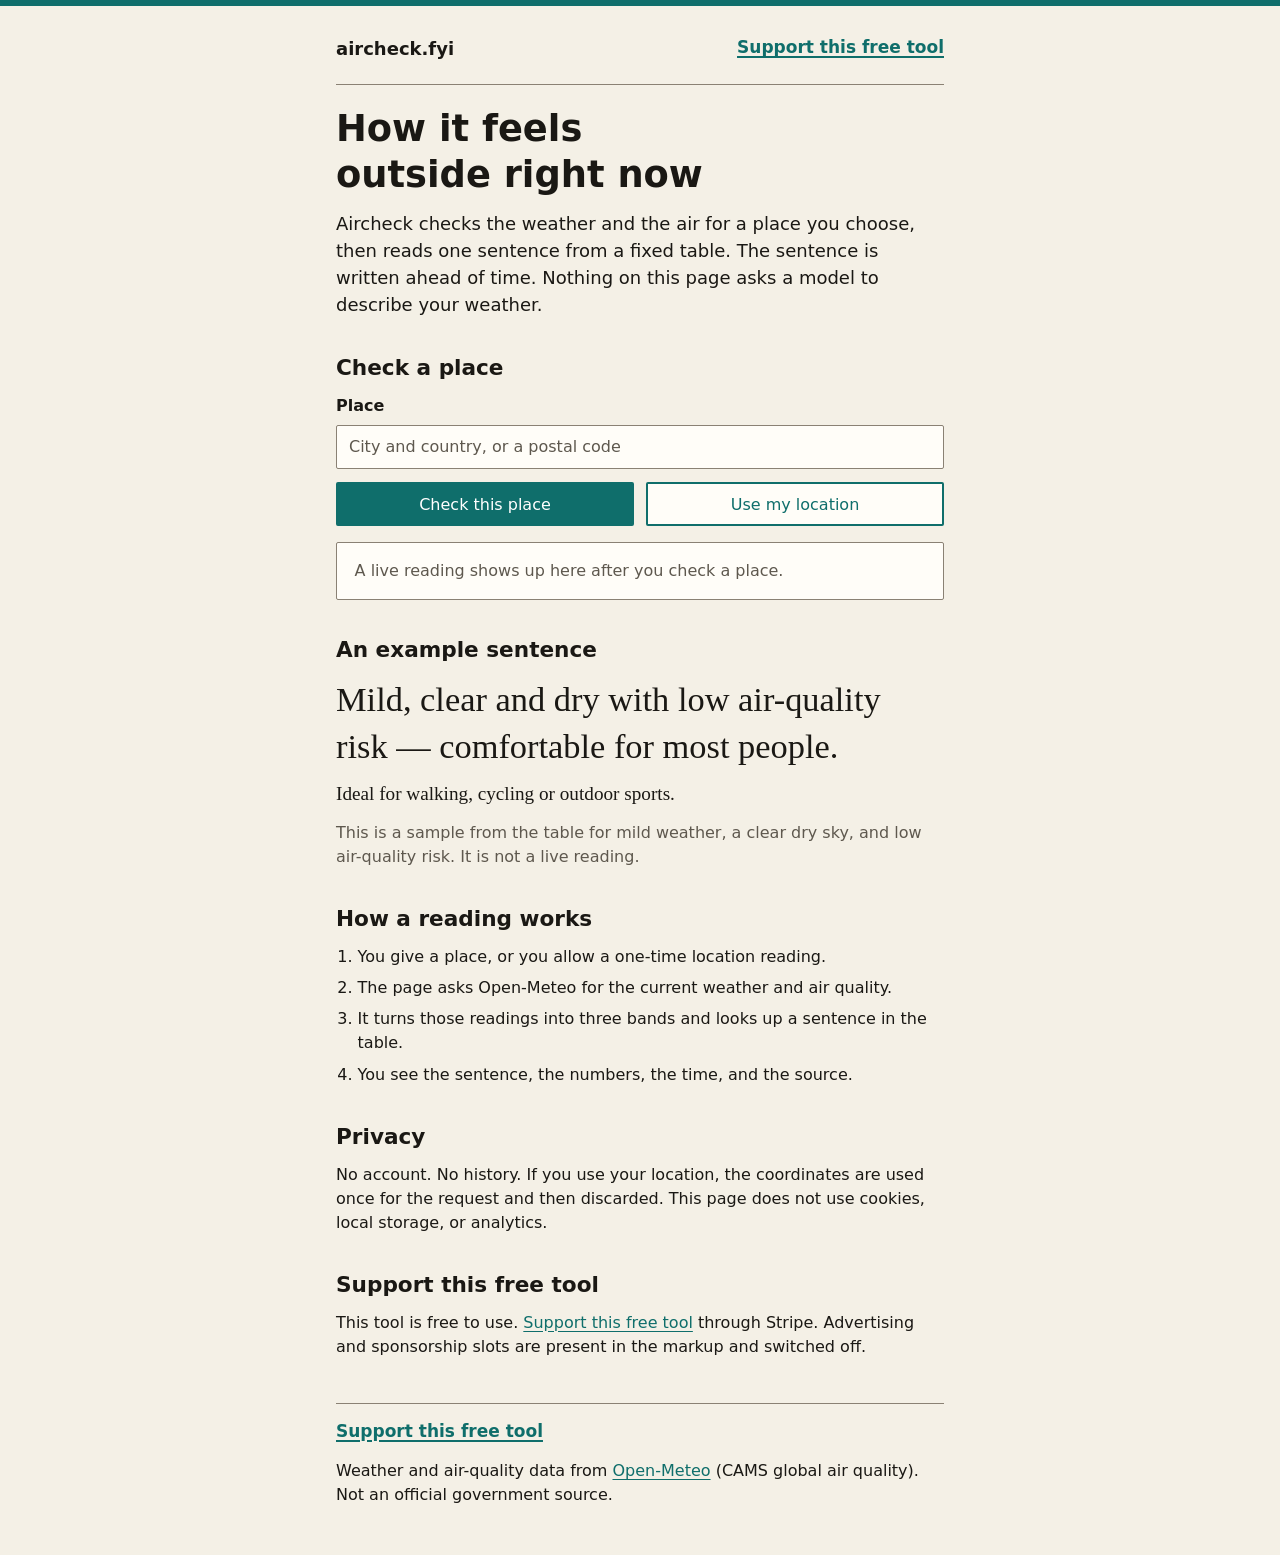
==== index.html @ 44326a5b "Point the support links at the Stripe payment page. Header, support section, and footer use the same" ====
<!DOCTYPE html>
<html lang="en">
<head>
  <meta charset="utf-8">
  <meta name="viewport" content="width=device-width, initial-scale=1">
  <title>How it feels outside right now · aircheck.fyi</title>
  <meta name="description" content="See how it feels outside right now. Enter a place, or share your location once. A fixed table turns live weather and air quality into one plain sentence.">
  <link rel="canonical" href="https://aircheck.fyi/">
  <meta name="robots" content="index, follow">
  <meta name="theme-color" content="#0f6e6b">
  <link rel="icon" href="/favicon.svg" type="image/svg+xml">
  <link rel="stylesheet" href="/style.css">
  <meta property="og:title" content="How it feels outside right now · aircheck.fyi">
  <meta property="og:description" content="See how it feels outside right now. Enter a place, or share your location once. A fixed table turns live weather and air quality into one plain sentence.">
  <meta property="og:url" content="https://aircheck.fyi/">
  <meta property="og:type" content="website">
  <meta property="og:locale" content="en_US">
  <meta property="og:site_name" content="aircheck.fyi">
  <meta name="twitter:card" content="summary">
  <meta name="twitter:title" content="How it feels outside right now · aircheck.fyi">
  <meta name="twitter:description" content="See how it feels outside right now. Enter a place, or share your location once. A fixed table turns live weather and air quality into one plain sentence.">
  <script type="application/ld+json">{"@context":"https://schema.org","@graph":[{"@type":"WebSite","name":"aircheck.fyi","url":"https://aircheck.fyi/","description":"See how it feels outside right now. Enter a place, or share your location once. A fixed table turns live weather and air quality into one plain sentence."},{"@type":"WebApplication","name":"aircheck.fyi","url":"https://aircheck.fyi/","description":"See how it feels outside right now. Enter a place, or share your location once. A fixed table turns live weather and air quality into one plain sentence.","applicationCategory":"UtilitiesApplication","offers":{"@type":"Offer","price":"0","priceCurrency":"USD"},"isAccessibleForFree":true}]}</script>
</head>
<body>
  <a class="skip-link" href="#place-form">Skip to the place form</a>
  <header class="site-header">
    <p class="site-name">aircheck.fyi</p>
    <a class="support-link" href="https://buy.stripe.com/9B6dR9cXu2Pm5Pyc174sE01" rel="noopener noreferrer">Support this free tool</a>
  </header>
  <main>
    <h1>How it feels outside right now</h1>
    <p class="lead">Aircheck checks the weather and the air for a place you choose, then reads one sentence from a fixed table. The sentence is written ahead of time. Nothing on this page asks a model to describe your weather.</p>

    <section>
      <h2>Check a place</h2>
      <form id="place-form" method="get" action="#reading" autocomplete="off" tabindex="-1">
        <label for="place-input">Place</label>
        <input id="place-input" name="place" type="text" required maxlength="120" placeholder="City and country, or a postal code" autocomplete="off" enterkeyhint="search">
        <div class="form-actions">
          <button type="submit">Check this place</button>
          <button type="button" id="use-location">Use my location</button>
        </div>
      </form>
      <p id="reading-status" role="status"></p>
      <div id="reading" aria-live="polite">
        <div id="reading-output"></div>
        <ul id="place-choices"></ul>
        <p class="reading-hint">A live reading shows up here after you check a place.</p>
      </div>
    </section>

    <section>
      <h2>An example sentence</h2>
      <p class="feel-sentence">Mild, clear and dry with low air-quality risk — comfortable for most people.</p>
      <p class="example-advice">Ideal for walking, cycling or outdoor sports.</p>
      <p class="note">This is a sample from the table for mild weather, a clear dry sky, and low air-quality risk. It is not a live reading.</p>
      <noscript>
        <p class="note">This page explains the idea without JavaScript. To look up a live place, turn JavaScript on. The example above is a sample sentence from the table, not a live reading.</p>
      </noscript>
    </section>

    <section>
      <h2>How a reading works</h2>
      <ol>
        <li>You give a place, or you allow a one-time location reading.</li>
        <li>The page asks Open-Meteo for the current weather and air quality.</li>
        <li>It turns those readings into three bands and looks up a sentence in the table.</li>
        <li>You see the sentence, the numbers, the time, and the source.</li>
      </ol>
    </section>

    <section id="privacy">
      <h2>Privacy</h2>
      <p>No account. No history. If you use your location, the coordinates are used once for the request and then discarded. This page does not use cookies, local storage, or analytics.</p>
    </section>

    <section id="support">
      <h2>Support this free tool</h2>
      <p>This tool is free to use. <a href="https://buy.stripe.com/9B6dR9cXu2Pm5Pyc174sE01" rel="noopener noreferrer">Support this free tool</a> through Stripe. Advertising and sponsorship slots are present in the markup and switched off.</p>
      <!-- monetization:inactive affiliate slot -->
      <!-- monetization:inactive sponsorship slot -->
    </section>
  </main>
  <footer>
    <p><a class="support-link" href="https://buy.stripe.com/9B6dR9cXu2Pm5Pyc174sE01" rel="noopener noreferrer">Support this free tool</a></p>
    <p class="attribution">Weather and air-quality data from <a href="https://open-meteo.com/" rel="noopener noreferrer">Open-Meteo</a> (CAMS global air quality). Not an official government source.</p>
  </footer>
  <script src="/feel-lookup.js"></script>
  <script src="/app.js"></script>
</body>
</html>
---- style.css ----
:root {
  --page: #f4f0e6;
  --ink: #1a1814;
  --secondary: #5e584e;
  --hairline: #ddd6c8;
  --line: #8a8174;
  --card: #fffdf8;
  --action: #0f6e6b;
  --action-text: #ffffff;
  --link: #0f6e6b;
  color-scheme: light;
  font-size: 100%;
}

@media (prefers-color-scheme: dark) {
  :root {
    --page: #161410;
    --ink: #f3efe6;
    --secondary: #c8c0b2;
    --hairline: #3f3a33;
    --line: #6e675c;
    --card: #221f1a;
    --action: #0f6e6b;
    --action-text: #ffffff;
    --link: #4aa9a5;
    color-scheme: dark;
  }
}

*,
*::before,
*::after {
  box-sizing: border-box;
}

html {
  background: var(--page);
  color: var(--ink);
  border-top: 0.4rem solid var(--action);
}

body {
  margin: 0 auto;
  max-width: 40rem;
  padding: 1.25rem 1rem 3rem;
  background: var(--page);
  color: var(--ink);
  font-family: "Segoe UI", "Helvetica Neue", system-ui, sans-serif;
  font-size: 1rem;
  line-height: 1.5;
  overflow-wrap: break-word;
}

:focus {
  outline: 3px solid #0f6e6b;
  outline-offset: 2px;
}

@media (prefers-color-scheme: dark) {
  :focus {
    outline-color: #9ee0dc;
  }
}

.skip-link {
  position: absolute;
  width: 1px;
  height: 1px;
  padding: 0;
  margin: -1px;
  overflow: hidden;
  clip: rect(0 0 0 0);
  clip-path: inset(50%);
  white-space: nowrap;
  border: 0;
}

.skip-link:focus {
  position: fixed;
  top: 0.75rem;
  left: 0.75rem;
  z-index: 10;
  width: auto;
  height: auto;
  margin: 0;
  padding: 0.65rem 0.9rem;
  overflow: visible;
  clip: auto;
  clip-path: none;
  white-space: normal;
  background: var(--card);
  color: var(--ink);
  font-weight: 700;
}

a {
  color: var(--link);
  text-decoration: underline;
  text-underline-offset: 0.18em;
}

a:visited {
  color: var(--link);
}

.site-header {
  display: flex;
  flex-wrap: wrap;
  align-items: center;
  justify-content: space-between;
  gap: 0.25rem 1.25rem;
  padding-bottom: 0.85rem;
  border-bottom: 1px solid var(--line);
}

.site-name {
  margin: 0;
  font-size: 1.125rem;
  font-weight: 700;
}

.support-link {
  display: inline-flex;
  flex: 0 0 auto;
  align-items: center;
  min-height: 44px;
  padding: 0.25rem 0;
  font-size: 1.0625rem;
  font-weight: 700;
  text-decoration-thickness: 2px;
}

h1 {
  margin: 1.35rem 0 0.75rem;
  font-size: clamp(1.75rem, 4vw, 2.3rem);
  font-weight: 700;
  line-height: 1.25;
  text-wrap: balance;
}

h2 {
  margin: 0 0 0.75rem;
  font-size: 1.35rem;
  font-weight: 700;
  line-height: 1.3;
}

p {
  margin: 0;
}

.lead {
  font-size: 1.125rem;
}

section {
  margin-top: 2.25rem;
}

.feel-sentence {
  margin: 0;
  font-family: Georgia, "Iowan Old Style", "Palatino Linotype", Palatino, serif;
  font-size: clamp(1.6rem, 3vw, 2.15rem);
  font-weight: 400;
  line-height: 1.35;
  text-wrap: balance;
}

.example-advice,
.feel-advice {
  margin-top: 0.65rem;
  font-family: Georgia, "Iowan Old Style", "Palatino Linotype", Palatino, serif;
  font-size: 1.2rem;
  line-height: 1.45;
}

.place-name {
  margin: 0 0 0.65rem;
  font-size: 1.125rem;
  font-weight: 700;
}

.match-note,
.bank-note {
  margin-top: 0.75rem;
  color: var(--secondary);
}

.citation {
  margin-top: 1rem;
  padding-top: 0.75rem;
  border-top: 1px solid var(--hairline);
}

.note {
  margin-top: 0.85rem;
  color: var(--secondary);
}

ol {
  margin: 0;
  padding-left: 1.35rem;
}

li + li {
  margin-top: 0.45rem;
}

label {
  display: block;
  margin-bottom: 0.4rem;
  font-weight: 700;
}

input[type="text"] {
  display: block;
  width: 100%;
  min-height: 44px;
  padding: 0.5rem 0.75rem;
  border: 1px solid var(--line);
  border-radius: 2px;
  background: var(--card);
  color: var(--ink);
  font: inherit;
  font-size: 1rem;
  appearance: none;
}

input::placeholder {
  color: var(--secondary);
  opacity: 1;
}

button {
  font: inherit;
  font-size: 1rem;
  line-height: 1.2;
  min-height: 44px;
  padding: 0.5rem 1rem;
  border-radius: 2px;
  cursor: pointer;
  appearance: none;
}

.form-actions {
  display: flex;
  flex-direction: column;
  gap: 0.75rem;
  margin-top: 0.85rem;
}

#place-form button {
  width: 100%;
  color: var(--action-text);
  background: var(--action);
  border: 2px solid var(--action);
}

#place-form button:hover,
#place-form button:active {
  background: #0c5c59;
  border-color: #0c5c59;
}

#place-form button#use-location {
  color: var(--link);
  background: var(--card);
  border-color: var(--link);
}

#place-form button#use-location:hover,
#place-form button#use-location:active {
  color: var(--link);
  background: var(--card);
  border-color: var(--link);
  text-decoration: underline;
  text-underline-offset: 0.15em;
}

button:disabled {
  cursor: default;
  opacity: 1;
}

#place-form button:disabled {
  color: var(--action-text);
  background: #0c5c59;
  border-color: #0c5c59;
}

#place-form button#use-location:disabled {
  color: var(--link);
  background: var(--card);
  border-color: var(--link);
  text-decoration: none;
}

@media (min-width: 36rem) {
  .form-actions {
    flex-direction: row;
    align-items: stretch;
  }

  .form-actions button {
    width: auto;
    flex: 1 1 0;
  }
}

#reading-status:not(:empty) {
  margin-top: 0.85rem;
  font-weight: 600;
}

#reading {
  margin-top: 1rem;
  padding: 1rem 1.1rem;
  background: var(--card);
  border: 1px solid var(--line);
  border-radius: 2px;
  overflow-wrap: break-word;
}

#reading-output:empty + #place-choices:empty + .reading-hint {
  margin-top: 0;
}

#reading-output:not(:empty) ~ .reading-hint {
  display: none;
}

.reading-hint {
  margin: 0.85rem 0 0;
  color: var(--secondary);
}

#place-choices {
  list-style: none;
  margin: 0;
  padding: 0;
}

#place-choices:not(:empty) {
  margin-top: 0.85rem;
}

#place-choices li + li,
#place-choices button + button {
  margin-top: 0.5rem;
}

#place-choices button {
  display: block;
  width: 100%;
  min-height: 44px;
  height: auto;
  padding: 0.55rem 0.75rem;
  text-align: left;
  color: var(--ink);
  background: transparent;
  border: 1px solid var(--line);
  border-radius: 2px;
}

#place-choices button:hover,
#place-choices button:active {
  border-color: var(--link);
  text-decoration: underline;
  text-underline-offset: 0.15em;
}

#place-choices button:disabled {
  color: var(--ink);
  background: transparent;
  border-color: var(--line);
  text-decoration: none;
}

.facts {
  display: grid;
  grid-template-columns: minmax(8.5rem, 12rem) minmax(0, 1fr);
  column-gap: 1rem;
  margin: 1rem 0 0;
}

.facts dt,
.facts dd {
  margin: 0;
  padding: 0.45rem 0;
  border-bottom: 1px solid var(--hairline);
}

.facts dt {
  font-weight: 700;
}

@media (max-width: 32rem) {
  .facts {
    grid-template-columns: minmax(0, 1fr);
  }

  .facts dt {
    padding-bottom: 0;
    border-bottom: 0;
    color: var(--secondary);
  }

  .facts dd {
    padding-top: 0.1rem;
  }
}

/* Border plus a text label. Color is not the only signal. */
.aqi-low,
.aqi-moderate,
.aqi-high,
.aqi-very_high {
  border-left: 0.35rem solid var(--line);
  padding-left: 0.75rem;
}

.aqi-low {
  border-left-color: #0f6e6b;
}

.aqi-moderate {
  border-left-color: #7a5410;
}

.aqi-high {
  border-left-color: #8f3b12;
}

.aqi-very_high {
  border-left-color: #8c1f1f;
}

.aqi-low::before,
.aqi-moderate::before,
.aqi-high::before,
.aqi-very_high::before {
  display: block;
  margin-bottom: 0.15rem;
  font-weight: 700;
}

.aqi-low::before {
  content: "Low";
}

.aqi-moderate::before {
  content: "Moderate";
}

.aqi-high::before {
  content: "High";
}

.aqi-very_high::before {
  content: "Very high";
}

footer {
  margin-top: 2.75rem;
  padding-top: 0.35rem;
  border-top: 1px solid var(--line);
}

.attribution {
  margin-top: 0.35rem;
}

@media (prefers-color-scheme: dark) {
  .aqi-low {
    border-left-color: #7dccc8;
  }

  .aqi-moderate {
    border-left-color: #e6c98a;
  }

  .aqi-high {
    border-left-color: #f2b89a;
  }

  .aqi-very_high {
    border-left-color: #f3b0b0;
  }
}

@media (prefers-reduced-motion: reduce) {
  *,
  *::before,
  *::after {
    transition: none !important;
    animation: none !important;
    scroll-behavior: auto !important;
  }
}

@media (forced-colors: active) {
  :focus {
    outline: 3px solid Highlight;
  }

  button,
  input[type="text"] {
    border: 1px solid ButtonText;
  }
}
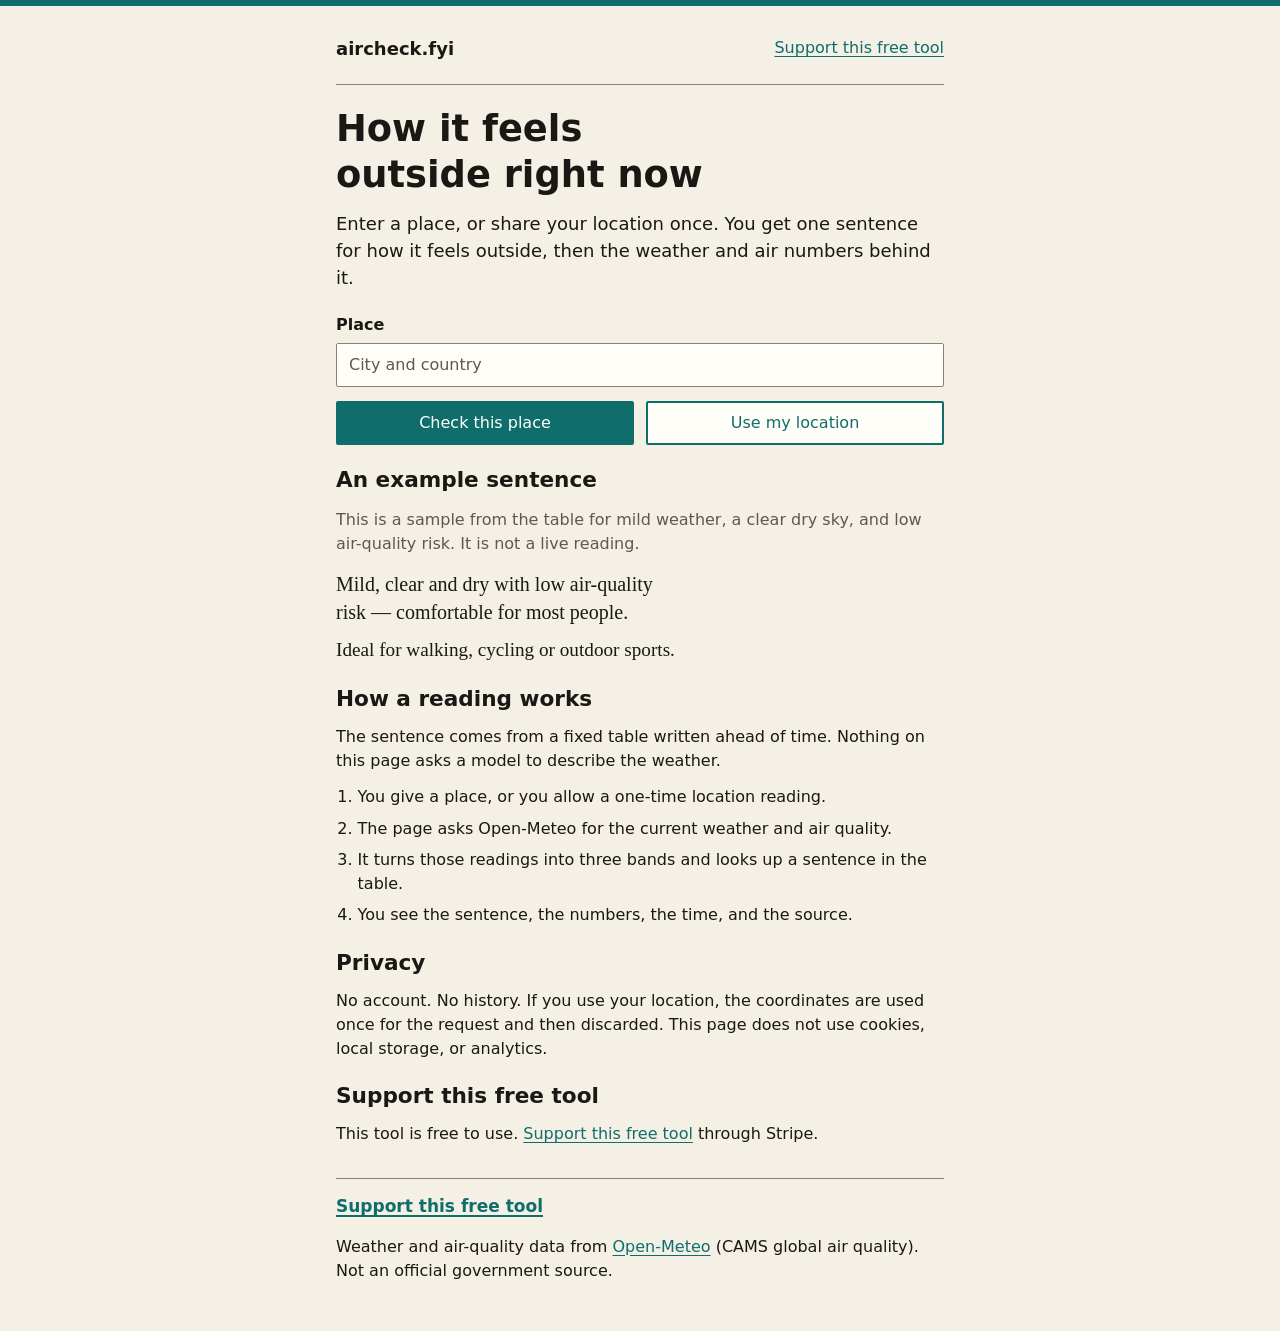
==== commit fca2568a: "Make a reading the sentence, the numbers, and the source. Drop the match notes, the hollow city note" ====
--- a/index.html
+++ b/index.html
@@ -29,13 +29,12 @@
   </header>
   <main>
     <h1>How it feels outside right now</h1>
-    <p class="lead">Aircheck checks the weather and the air for a place you choose, then reads one sentence from a fixed table. The sentence is written ahead of time. Nothing on this page asks a model to describe your weather.</p>
+    <p class="lead">Enter a place, or share your location once. You get one sentence for how it feels outside, then the weather and air numbers behind it.</p>
 
     <section>
-      <h2>Check a place</h2>
       <form id="place-form" method="get" action="#reading" autocomplete="off" tabindex="-1">
         <label for="place-input">Place</label>
-        <input id="place-input" name="place" type="text" required maxlength="120" placeholder="City and country, or a postal code" autocomplete="off" enterkeyhint="search">
+        <input id="place-input" name="place" type="text" required maxlength="120" placeholder="City and country" autocomplete="off" enterkeyhint="search">
         <div class="form-actions">
           <button type="submit">Check this place</button>
           <button type="button" id="use-location">Use my location</button>
@@ -43,17 +42,17 @@
       </form>
       <p id="reading-status" role="status"></p>
       <div id="reading" aria-live="polite">
+        <p id="choices-label" class="choices-label" hidden>Other matches</p>
+        <ul id="place-choices" aria-labelledby="choices-label"></ul>
         <div id="reading-output"></div>
-        <ul id="place-choices"></ul>
-        <p class="reading-hint">A live reading shows up here after you check a place.</p>
       </div>
     </section>
 
     <section>
       <h2>An example sentence</h2>
-      <p class="feel-sentence">Mild, clear and dry with low air-quality risk — comfortable for most people.</p>
+      <p class="note example-label">This is a sample from the table for mild weather, a clear dry sky, and low air-quality risk. It is not a live reading.</p>
+      <p class="example-sentence">Mild, clear and dry with low air-quality risk — comfortable for most people.</p>
       <p class="example-advice">Ideal for walking, cycling or outdoor sports.</p>
-      <p class="note">This is a sample from the table for mild weather, a clear dry sky, and low air-quality risk. It is not a live reading.</p>
       <noscript>
         <p class="note">This page explains the idea without JavaScript. To look up a live place, turn JavaScript on. The example above is a sample sentence from the table, not a live reading.</p>
       </noscript>
@@ -61,6 +60,7 @@
 
     <section>
       <h2>How a reading works</h2>
+      <p>The sentence comes from a fixed table written ahead of time. Nothing on this page asks a model to describe the weather.</p>
       <ol>
         <li>You give a place, or you allow a one-time location reading.</li>
         <li>The page asks Open-Meteo for the current weather and air quality.</li>
@@ -76,7 +76,7 @@
 
     <section id="support">
       <h2>Support this free tool</h2>
-      <p>This tool is free to use. <a href="https://buy.stripe.com/9B6dR9cXu2Pm5Pyc174sE01" rel="noopener noreferrer">Support this free tool</a> through Stripe. Advertising and sponsorship slots are present in the markup and switched off.</p>
+      <p>This tool is free to use. <a href="https://buy.stripe.com/9B6dR9cXu2Pm5Pyc174sE01" rel="noopener noreferrer">Support this free tool</a> through Stripe.</p>
       <!-- monetization:inactive affiliate slot -->
       <!-- monetization:inactive sponsorship slot -->
     </section>
--- a/style.css
+++ b/style.css
@@ -130,6 +130,12 @@
   text-decoration-thickness: 2px;
 }
 
+.site-header .support-link {
+  font-size: 1rem;
+  font-weight: 500;
+  text-decoration-thickness: 1px;
+}
+
 h1 {
   margin: 1.35rem 0 0.75rem;
   font-size: clamp(1.75rem, 4vw, 2.3rem);
@@ -154,7 +160,7 @@
 }
 
 section {
-  margin-top: 2.25rem;
+  margin-top: 1.35rem;
 }
 
 .feel-sentence {
@@ -164,6 +170,19 @@
   font-weight: 400;
   line-height: 1.35;
   text-wrap: balance;
+}
+
+.example-sentence {
+  margin: 0.85rem 0 0;
+  font-family: Georgia, "Iowan Old Style", "Palatino Linotype", Palatino, serif;
+  font-size: 1.25rem;
+  font-weight: 400;
+  line-height: 1.4;
+  text-wrap: balance;
+}
+
+.example-label {
+  margin-top: 0;
 }
 
 .example-advice,
@@ -198,7 +217,7 @@
 }
 
 ol {
-  margin: 0;
+  margin: 0.75rem 0 0;
   padding-left: 1.35rem;
 }
 
@@ -321,27 +340,26 @@
   overflow-wrap: break-word;
 }
 
-#reading-output:empty + #place-choices:empty + .reading-hint {
-  margin-top: 0;
-}
-
-#reading-output:not(:empty) ~ .reading-hint {
-  display: none;
-}
-
-.reading-hint {
-  margin: 0.85rem 0 0;
-  color: var(--secondary);
+#reading:not(:has(#reading-output:not(:empty))):not(:has(#place-choices:not(:empty))) {
+  margin: 0;
+  padding: 0;
+  border: 0;
+  background: transparent;
+}
+
+.choices-label {
+  margin: 0 0 0.45rem;
+  font-weight: 700;
+}
+
+#place-choices:not(:empty) + #reading-output:not(:empty) {
+  margin-top: 1rem;
 }
 
 #place-choices {
   list-style: none;
   margin: 0;
   padding: 0;
-}
-
-#place-choices:not(:empty) {
-  margin-top: 0.85rem;
 }
 
 #place-choices li + li,
@@ -410,7 +428,7 @@
   }
 }
 
-/* Border plus a text label. Color is not the only signal. */
+/* The category name sits in the value. The border is a second cue. */
 .aqi-low,
 .aqi-moderate,
 .aqi-high,
@@ -435,33 +453,24 @@
   border-left-color: #8c1f1f;
 }
 
-.aqi-low::before,
-.aqi-moderate::before,
-.aqi-high::before,
-.aqi-very_high::before {
-  display: block;
-  margin-bottom: 0.15rem;
-  font-weight: 700;
-}
-
-.aqi-low::before {
-  content: "Low";
-}
-
-.aqi-moderate::before {
-  content: "Moderate";
-}
-
-.aqi-high::before {
-  content: "High";
-}
-
-.aqi-very_high::before {
-  content: "Very high";
+.pollutants {
+  margin-top: 0.85rem;
+}
+
+.pollutants summary {
+  display: flex;
+  align-items: center;
+  min-height: 44px;
+  font-weight: 700;
+  cursor: pointer;
+}
+
+.pollutants .facts {
+  margin-top: 0;
 }
 
 footer {
-  margin-top: 2.75rem;
+  margin-top: 2rem;
   padding-top: 0.35rem;
   border-top: 1px solid var(--line);
 }
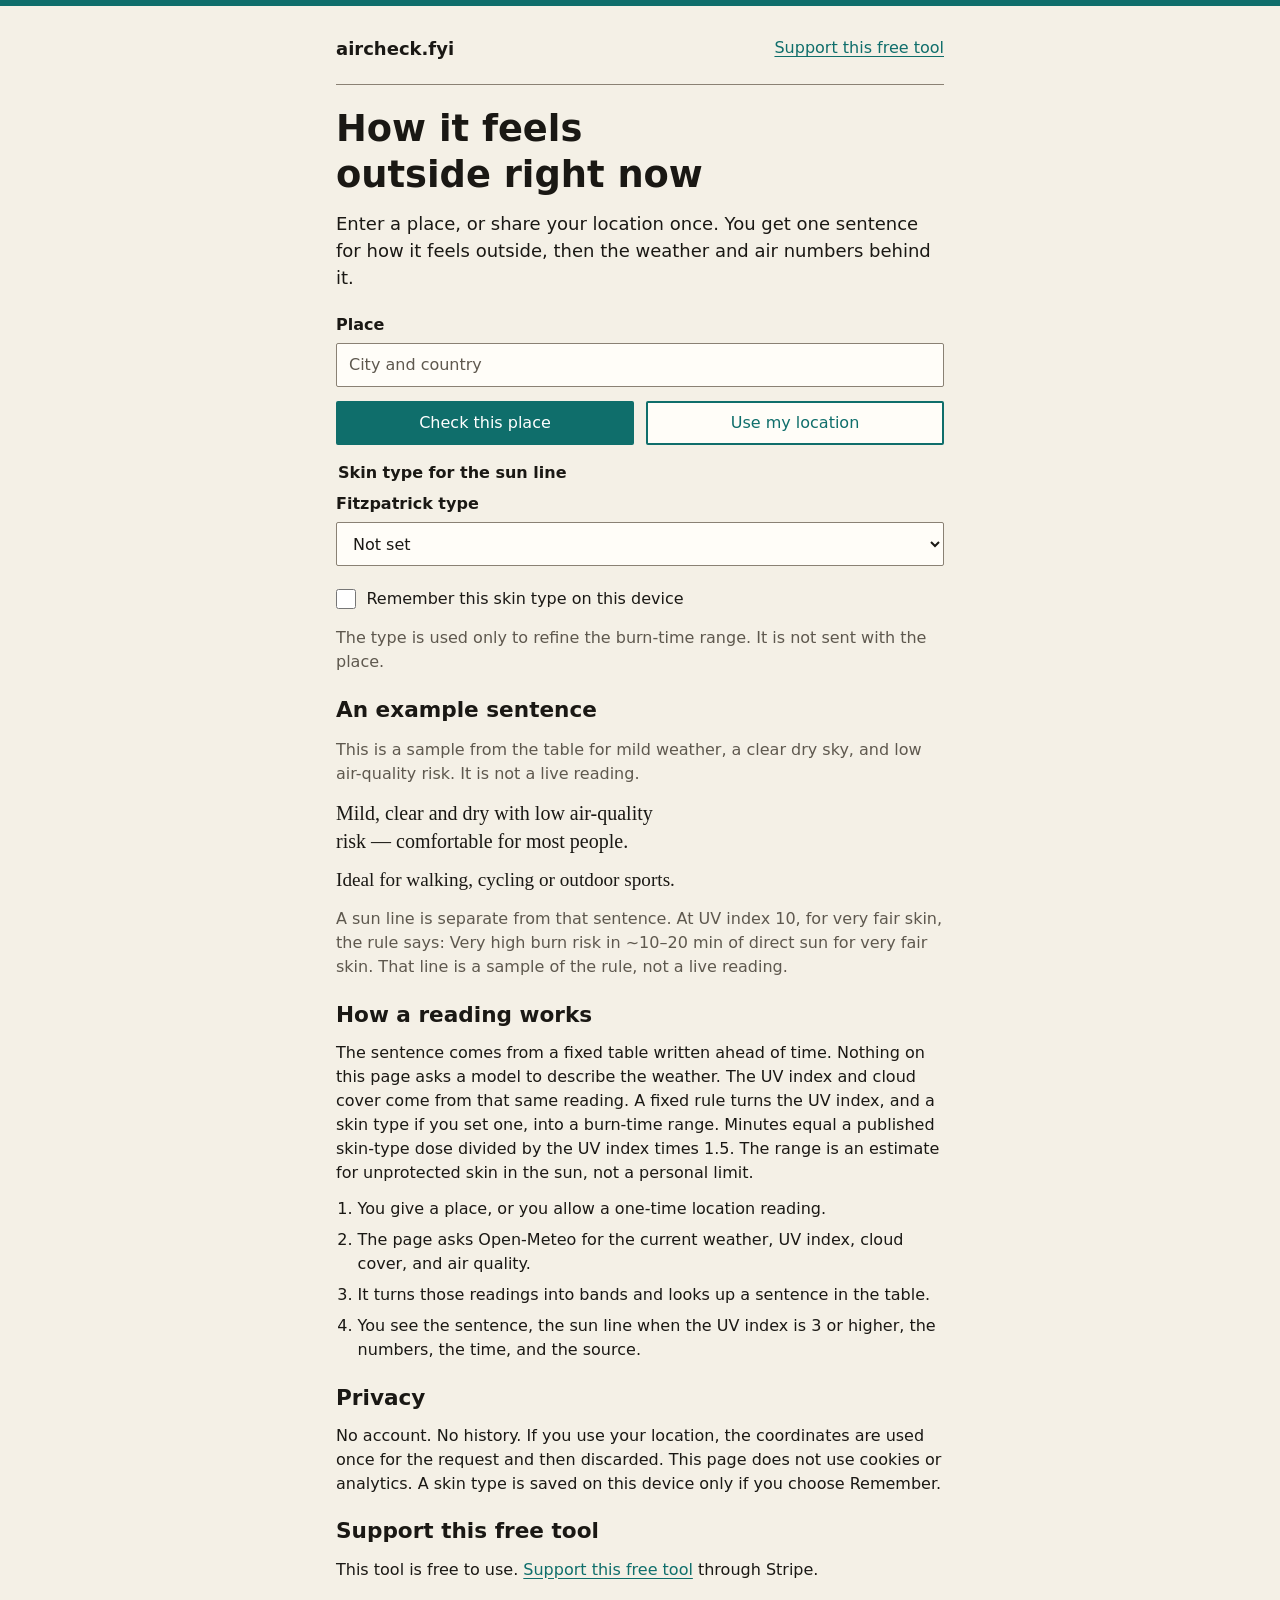
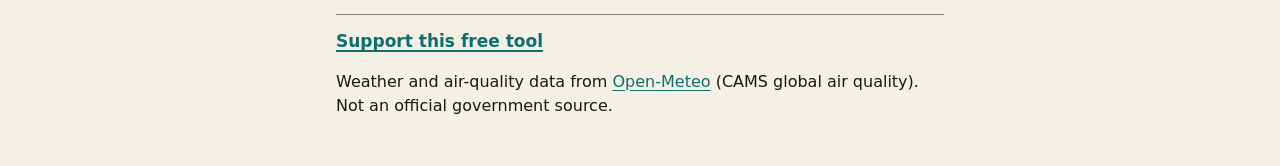
==== commit d006939d: "Add a UV burn-time line beside the weather sentence." ====
--- a/index.html
+++ b/index.html
@@ -39,6 +39,24 @@
           <button type="submit">Check this place</button>
           <button type="button" id="use-location">Use my location</button>
         </div>
+        <fieldset class="skin-type">
+          <legend>Skin type for the sun line</legend>
+          <label for="skin-type">Fitzpatrick type</label>
+          <select id="skin-type">
+            <option value="">Not set</option>
+            <option value="I">I, very fair</option>
+            <option value="II">II, fair</option>
+            <option value="III">III, medium</option>
+            <option value="IV">IV, olive</option>
+            <option value="V">V, brown</option>
+            <option value="VI">VI, dark</option>
+          </select>
+          <label class="remember-skin" for="remember-skin">
+            <input id="remember-skin" type="checkbox">
+            Remember this skin type on this device
+          </label>
+          <p class="note">The type is used only to refine the burn-time range. It is not sent with the place.</p>
+        </fieldset>
       </form>
       <p id="reading-status" role="status"></p>
       <div id="reading" aria-live="polite">
@@ -53,6 +71,7 @@
       <p class="note example-label">This is a sample from the table for mild weather, a clear dry sky, and low air-quality risk. It is not a live reading.</p>
       <p class="example-sentence">Mild, clear and dry with low air-quality risk — comfortable for most people.</p>
       <p class="example-advice">Ideal for walking, cycling or outdoor sports.</p>
+      <p class="note">A sun line is separate from that sentence. At UV index 10, for very fair skin, the rule says: Very high burn risk in ~10–20 min of direct sun for very fair skin. That line is a sample of the rule, not a live reading.</p>
       <noscript>
         <p class="note">This page explains the idea without JavaScript. To look up a live place, turn JavaScript on. The example above is a sample sentence from the table, not a live reading.</p>
       </noscript>
@@ -60,18 +79,18 @@
 
     <section>
       <h2>How a reading works</h2>
-      <p>The sentence comes from a fixed table written ahead of time. Nothing on this page asks a model to describe the weather.</p>
+      <p>The sentence comes from a fixed table written ahead of time. Nothing on this page asks a model to describe the weather. The UV index and cloud cover come from that same reading. A fixed rule turns the UV index, and a skin type if you set one, into a burn-time range. Minutes equal a published skin-type dose divided by the UV index times 1.5. The range is an estimate for unprotected skin in the sun, not a personal limit.</p>
       <ol>
         <li>You give a place, or you allow a one-time location reading.</li>
-        <li>The page asks Open-Meteo for the current weather and air quality.</li>
-        <li>It turns those readings into three bands and looks up a sentence in the table.</li>
-        <li>You see the sentence, the numbers, the time, and the source.</li>
+        <li>The page asks Open-Meteo for the current weather, UV index, cloud cover, and air quality.</li>
+        <li>It turns those readings into bands and looks up a sentence in the table.</li>
+        <li>You see the sentence, the sun line when the UV index is 3 or higher, the numbers, the time, and the source.</li>
       </ol>
     </section>
 
     <section id="privacy">
       <h2>Privacy</h2>
-      <p>No account. No history. If you use your location, the coordinates are used once for the request and then discarded. This page does not use cookies, local storage, or analytics.</p>
+      <p>No account. No history. If you use your location, the coordinates are used once for the request and then discarded. This page does not use cookies or analytics. A skin type is saved on this device only if you choose Remember.</p>
     </section>
 
     <section id="support">
--- a/style.css
+++ b/style.css
@@ -185,6 +185,18 @@
   margin-top: 0;
 }
 
+.sun-sentence {
+  margin-top: 0.85rem;
+  font-family: Georgia, "Iowan Old Style", "Palatino Linotype", Palatino, serif;
+  font-size: 1.15rem;
+  line-height: 1.45;
+}
+
+.sun-note {
+  margin-top: 0.85rem;
+  color: var(--secondary);
+}
+
 .example-advice,
 .feel-advice {
   margin-top: 0.65rem;
@@ -229,6 +241,51 @@
   display: block;
   margin-bottom: 0.4rem;
   font-weight: 700;
+}
+
+.skin-type {
+  margin: 1rem 0 0;
+  padding: 0;
+  border: 0;
+}
+
+.skin-type legend {
+  margin-bottom: 0.45rem;
+  font-weight: 700;
+}
+
+select {
+  display: block;
+  width: 100%;
+  min-height: 44px;
+  padding: 0.5rem 0.75rem;
+  border: 1px solid var(--line);
+  border-radius: 2px;
+  background: var(--card);
+  color: var(--ink);
+  font: inherit;
+  font-size: 1rem;
+}
+
+.remember-skin {
+  display: flex;
+  align-items: center;
+  gap: 0.65rem;
+  min-height: 44px;
+  margin-top: 0.65rem;
+  margin-bottom: 0;
+  font-weight: 500;
+}
+
+.remember-skin input {
+  width: 1.25rem;
+  height: 1.25rem;
+  margin: 0;
+  flex: 0 0 auto;
+}
+
+.skin-type .note {
+  margin-top: 0.35rem;
 }
 
 input[type="text"] {
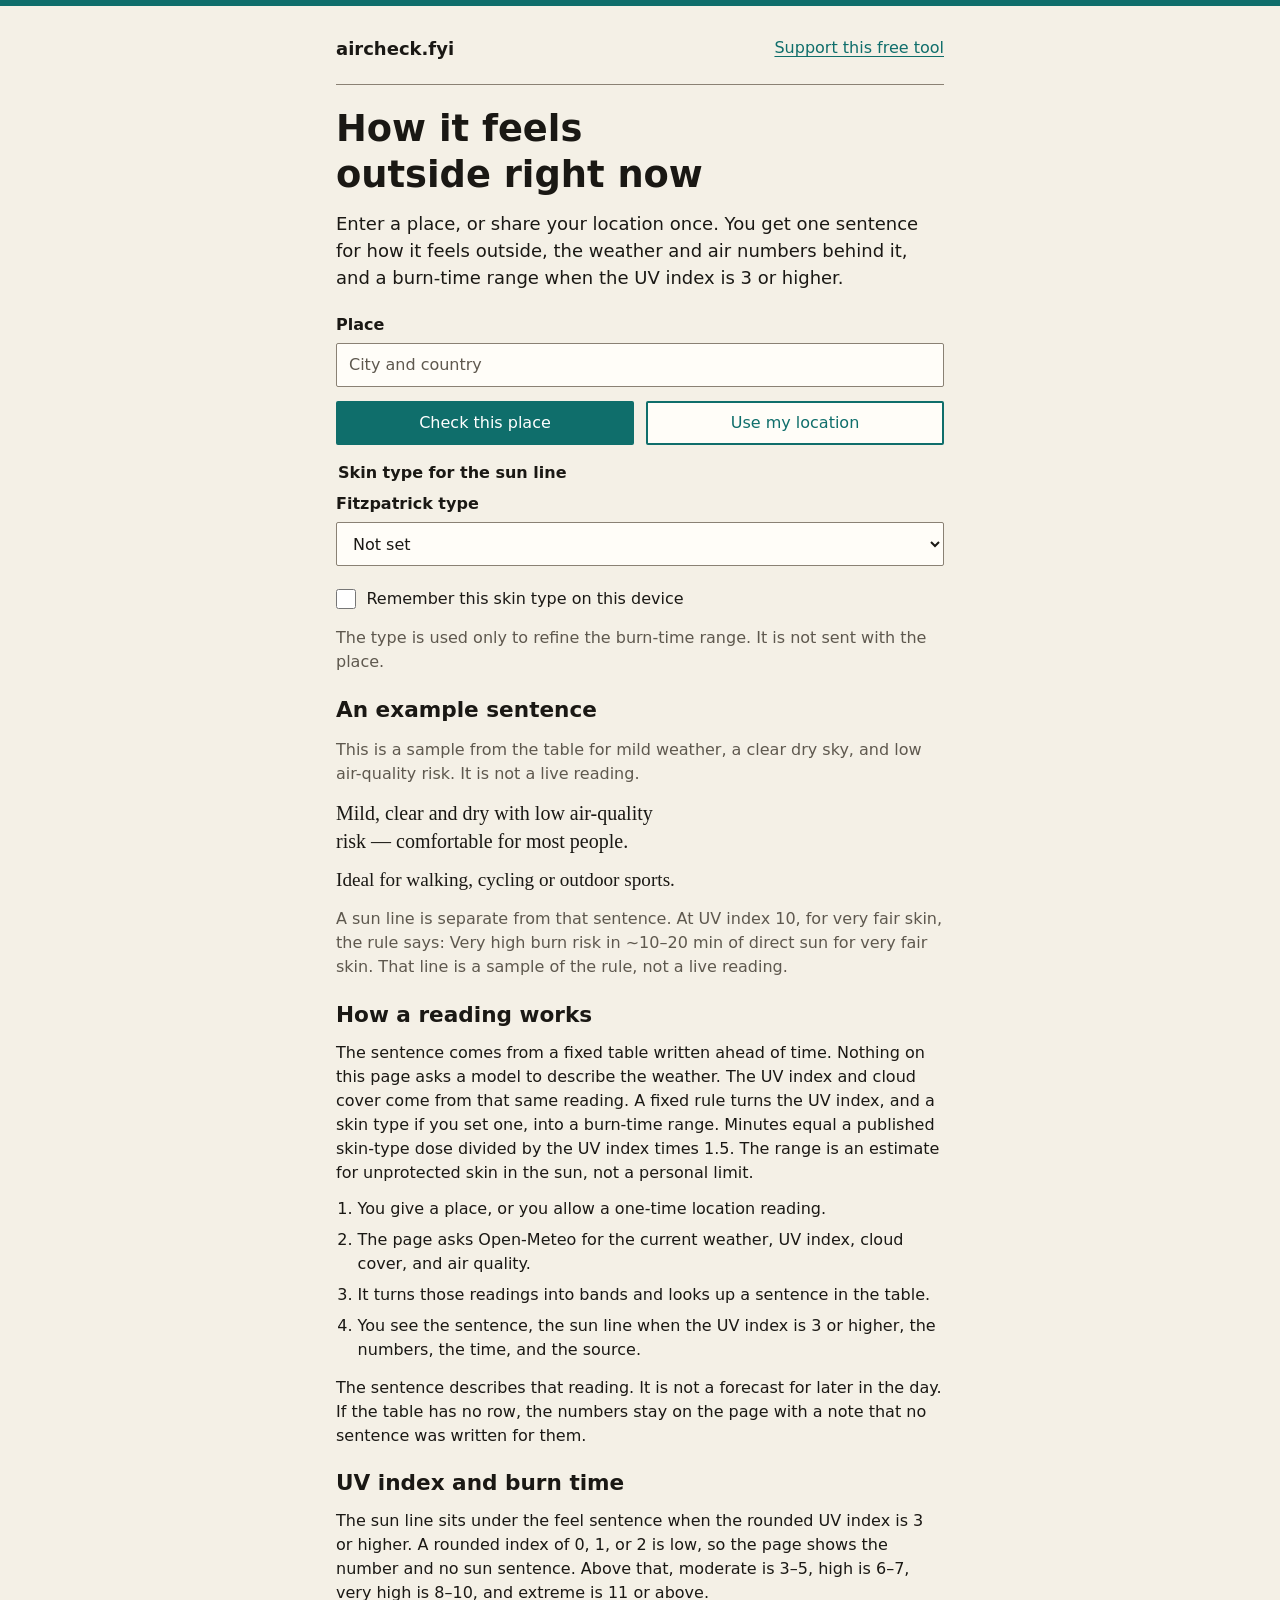
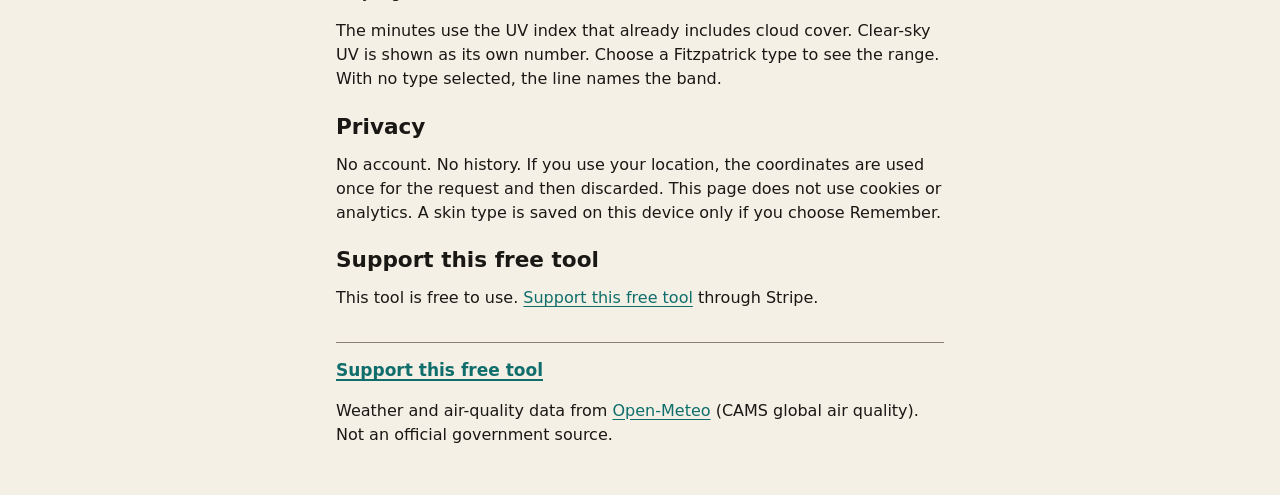
==== commit cdb58e76: "Describe the sun line in the page and in the search snippet." ====
--- a/index.html
+++ b/index.html
@@ -4,22 +4,22 @@
   <meta charset="utf-8">
   <meta name="viewport" content="width=device-width, initial-scale=1">
   <title>How it feels outside right now · aircheck.fyi</title>
-  <meta name="description" content="See how it feels outside right now. Enter a place, or share your location once. A fixed table turns live weather and air quality into one plain sentence.">
+  <meta name="description" content="How it feels outside right now, in one sentence. Enter a place or use your location once. Includes a UV burn-time range when the index is 3 or higher.">
   <link rel="canonical" href="https://aircheck.fyi/">
   <meta name="robots" content="index, follow">
   <meta name="theme-color" content="#0f6e6b">
   <link rel="icon" href="/favicon.svg" type="image/svg+xml">
   <link rel="stylesheet" href="/style.css">
   <meta property="og:title" content="How it feels outside right now · aircheck.fyi">
-  <meta property="og:description" content="See how it feels outside right now. Enter a place, or share your location once. A fixed table turns live weather and air quality into one plain sentence.">
+  <meta property="og:description" content="How it feels outside right now, in one sentence. Enter a place or use your location once. Includes a UV burn-time range when the index is 3 or higher.">
   <meta property="og:url" content="https://aircheck.fyi/">
   <meta property="og:type" content="website">
   <meta property="og:locale" content="en_US">
   <meta property="og:site_name" content="aircheck.fyi">
   <meta name="twitter:card" content="summary">
   <meta name="twitter:title" content="How it feels outside right now · aircheck.fyi">
-  <meta name="twitter:description" content="See how it feels outside right now. Enter a place, or share your location once. A fixed table turns live weather and air quality into one plain sentence.">
-  <script type="application/ld+json">{"@context":"https://schema.org","@graph":[{"@type":"WebSite","name":"aircheck.fyi","url":"https://aircheck.fyi/","description":"See how it feels outside right now. Enter a place, or share your location once. A fixed table turns live weather and air quality into one plain sentence."},{"@type":"WebApplication","name":"aircheck.fyi","url":"https://aircheck.fyi/","description":"See how it feels outside right now. Enter a place, or share your location once. A fixed table turns live weather and air quality into one plain sentence.","applicationCategory":"UtilitiesApplication","offers":{"@type":"Offer","price":"0","priceCurrency":"USD"},"isAccessibleForFree":true}]}</script>
+  <meta name="twitter:description" content="How it feels outside right now, in one sentence. Enter a place or use your location once. Includes a UV burn-time range when the index is 3 or higher.">
+  <script type="application/ld+json">{"@context":"https://schema.org","@graph":[{"@type":"WebSite","name":"aircheck.fyi","url":"https://aircheck.fyi/","description":"How it feels outside right now, in one sentence. Enter a place or use your location once. Includes a UV burn-time range when the index is 3 or higher.","inLanguage":"en"},{"@type":"WebPage","name":"How it feels outside right now","url":"https://aircheck.fyi/","description":"How it feels outside right now, in one sentence. Enter a place or use your location once. Includes a UV burn-time range when the index is 3 or higher.","inLanguage":"en","isPartOf":{"@type":"WebSite","name":"aircheck.fyi","url":"https://aircheck.fyi/"}},{"@type":"WebApplication","name":"aircheck.fyi","url":"https://aircheck.fyi/","description":"How it feels outside right now, in one sentence. Enter a place or use your location once. Includes a UV burn-time range when the index is 3 or higher.","applicationCategory":"UtilitiesApplication","operatingSystem":"Any","browserRequirements":"Requires JavaScript for a live reading. The explanation is readable without it.","featureList":["One sentence for how it feels outside","Current weather, UV index, cloud cover, and US AQI","Burn-time range when the UV index is 3 or higher"],"offers":{"@type":"Offer","price":"0","priceCurrency":"USD"},"isAccessibleForFree":true}]}</script>
 </head>
 <body>
   <a class="skip-link" href="#place-form">Skip to the place form</a>
@@ -29,7 +29,7 @@
   </header>
   <main>
     <h1>How it feels outside right now</h1>
-    <p class="lead">Enter a place, or share your location once. You get one sentence for how it feels outside, then the weather and air numbers behind it.</p>
+    <p class="lead">Enter a place, or share your location once. You get one sentence for how it feels outside, the weather and air numbers behind it, and a burn-time range when the UV index is 3 or higher.</p>
 
     <section>
       <form id="place-form" method="get" action="#reading" autocomplete="off" tabindex="-1">
@@ -86,6 +86,13 @@
         <li>It turns those readings into bands and looks up a sentence in the table.</li>
         <li>You see the sentence, the sun line when the UV index is 3 or higher, the numbers, the time, and the source.</li>
       </ol>
+      <p>The sentence describes that reading. It is not a forecast for later in the day. If the table has no row, the numbers stay on the page with a note that no sentence was written for them.</p>
+    </section>
+
+    <section>
+      <h2>UV index and burn time</h2>
+      <p>The sun line sits under the feel sentence when the rounded UV index is 3 or higher. A rounded index of 0, 1, or 2 is low, so the page shows the number and no sun sentence. Above that, moderate is 3–5, high is 6–7, very high is 8–10, and extreme is 11 or above.</p>
+      <p>The minutes use the UV index that already includes cloud cover. Clear-sky UV is shown as its own number. Choose a Fitzpatrick type to see the range. With no type selected, the line names the band.</p>
     </section>
 
     <section id="privacy">
--- a/style.css
+++ b/style.css
@@ -163,6 +163,11 @@
   margin-top: 1.35rem;
 }
 
+section p + p,
+section ol + p {
+  margin-top: 0.85rem;
+}
+
 .feel-sentence {
   margin: 0;
   font-family: Georgia, "Iowan Old Style", "Palatino Linotype", Palatino, serif;
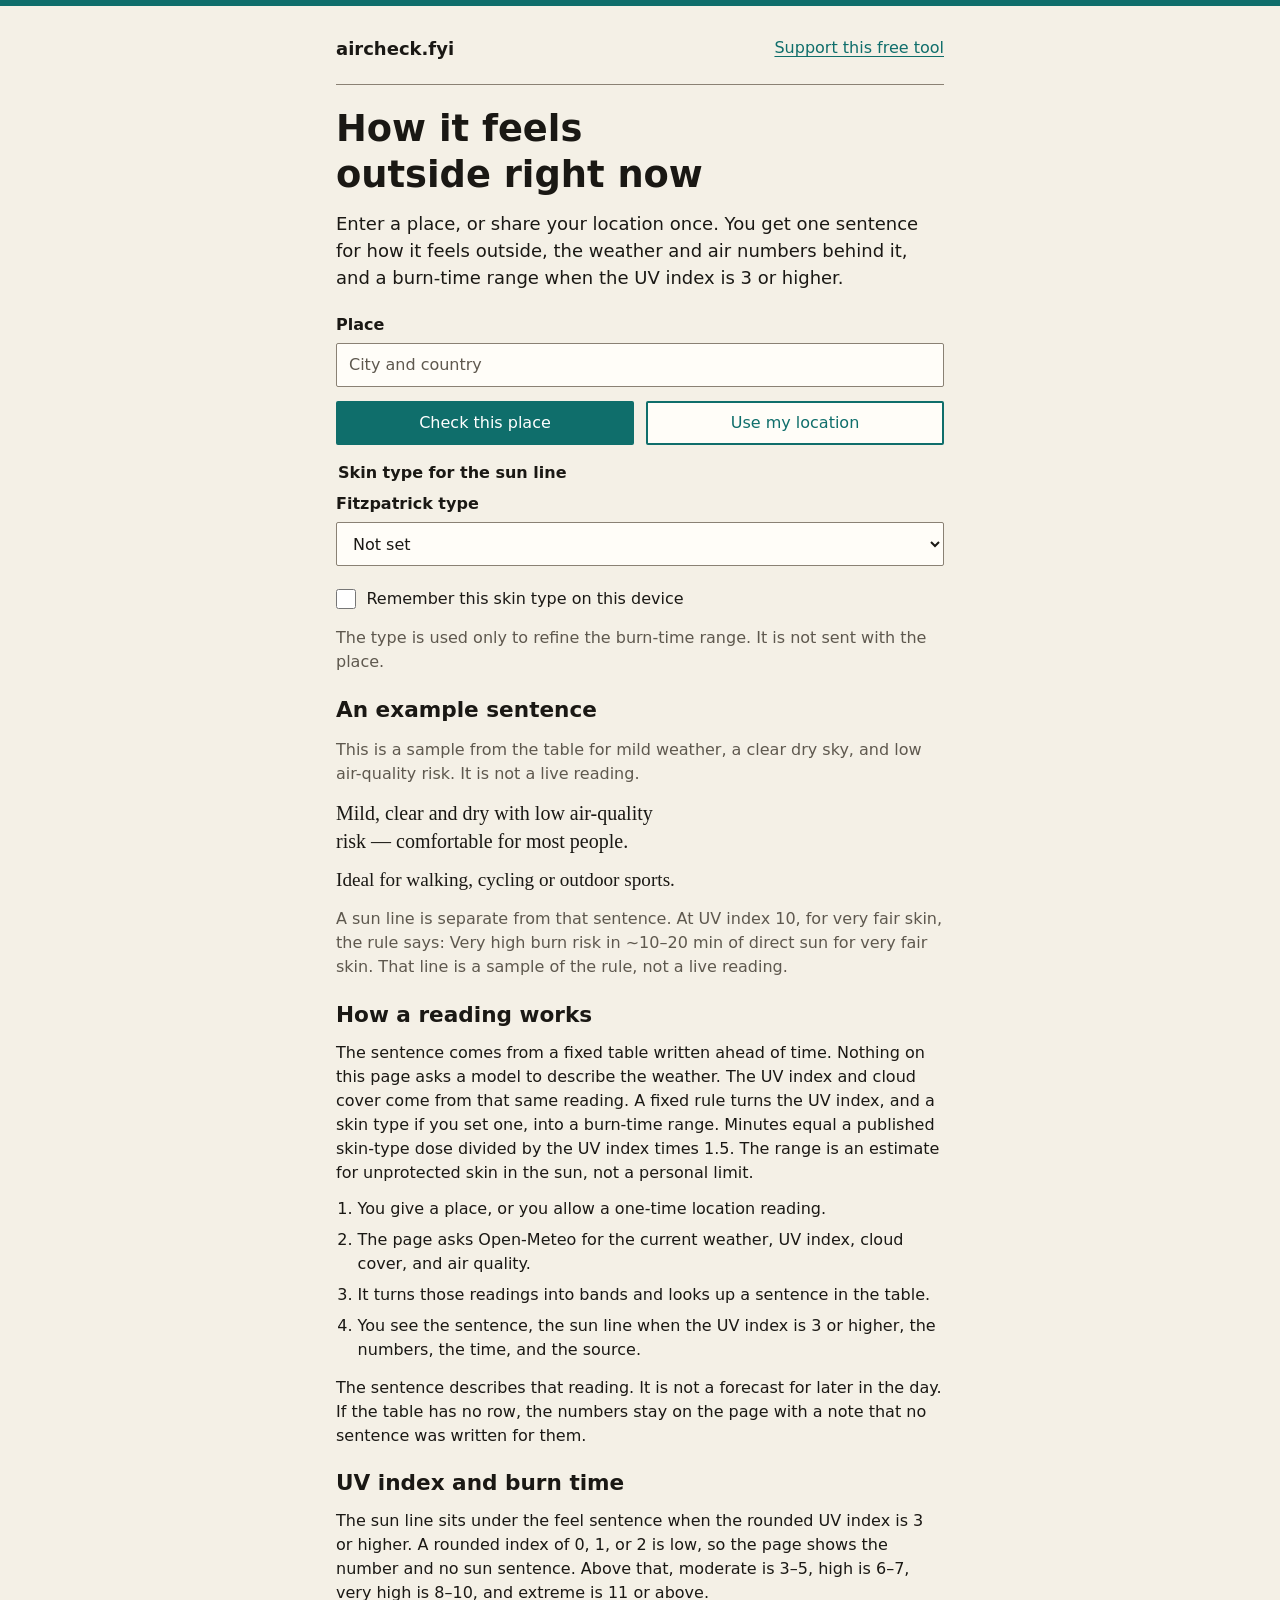
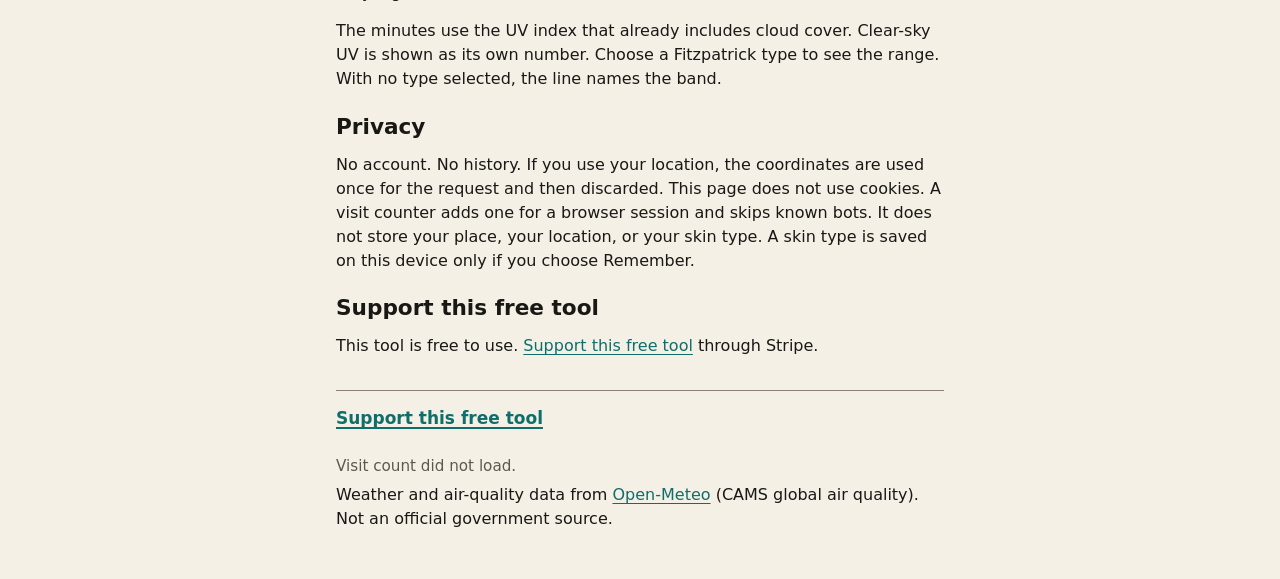
==== commit 14997add: "Count a browser session and skip known bots." ====
--- a/index.html
+++ b/index.html
@@ -97,7 +97,7 @@
 
     <section id="privacy">
       <h2>Privacy</h2>
-      <p>No account. No history. If you use your location, the coordinates are used once for the request and then discarded. This page does not use cookies or analytics. A skin type is saved on this device only if you choose Remember.</p>
+      <p>No account. No history. If you use your location, the coordinates are used once for the request and then discarded. This page does not use cookies. A visit counter adds one for a browser session and skips known bots. It does not store your place, your location, or your skin type. A skin type is saved on this device only if you choose Remember.</p>
     </section>
 
     <section id="support">
@@ -109,6 +109,7 @@
   </main>
   <footer>
     <p><a class="support-link" href="https://buy.stripe.com/9B6dR9cXu2Pm5Pyc174sE01" rel="noopener noreferrer">Support this free tool</a></p>
+    <p id="visit-count" class="visit-count">Visit count needs JavaScript.</p>
     <p class="attribution">Weather and air-quality data from <a href="https://open-meteo.com/" rel="noopener noreferrer">Open-Meteo</a> (CAMS global air quality). Not an official government source.</p>
   </footer>
   <script src="/feel-lookup.js"></script>
--- a/style.css
+++ b/style.css
@@ -537,6 +537,12 @@
   border-top: 1px solid var(--line);
 }
 
+.visit-count {
+  margin-top: 0.85rem;
+  color: var(--secondary);
+  font-size: 0.95rem;
+}
+
 .attribution {
   margin-top: 0.35rem;
 }
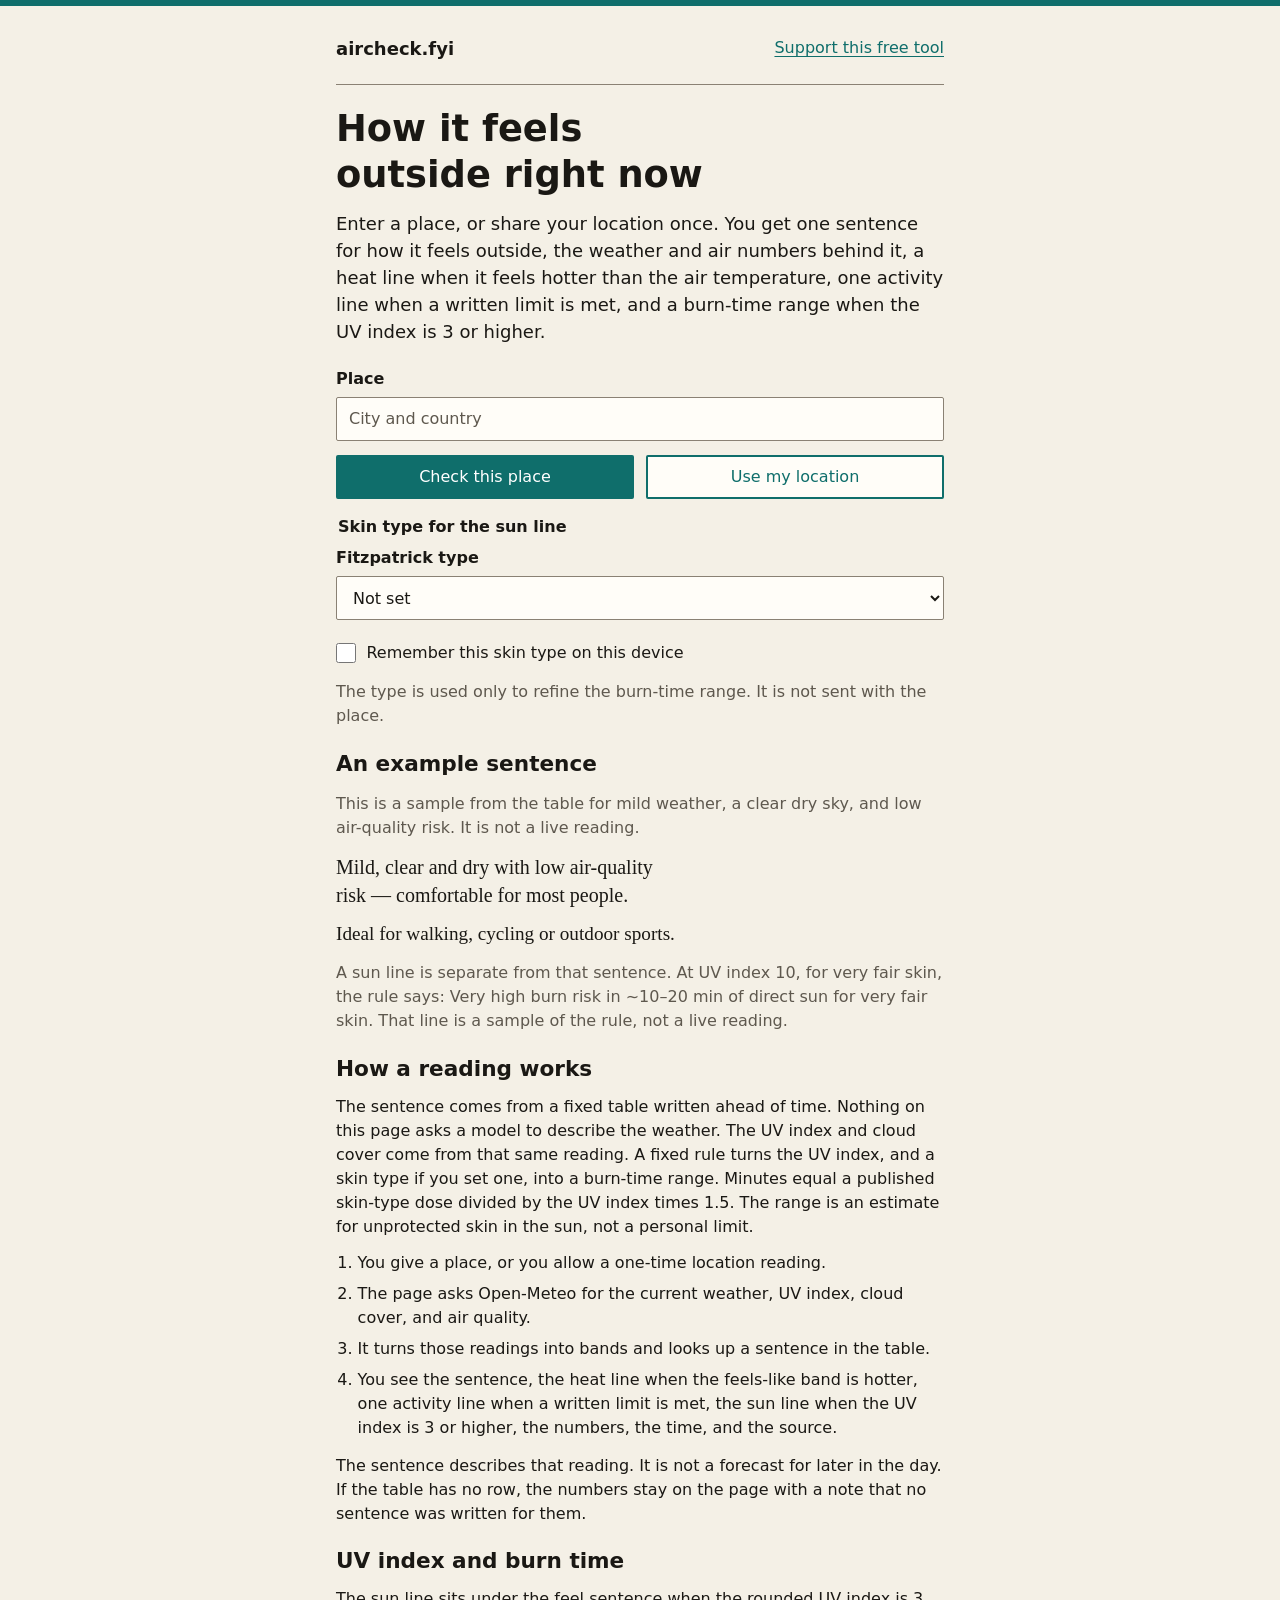
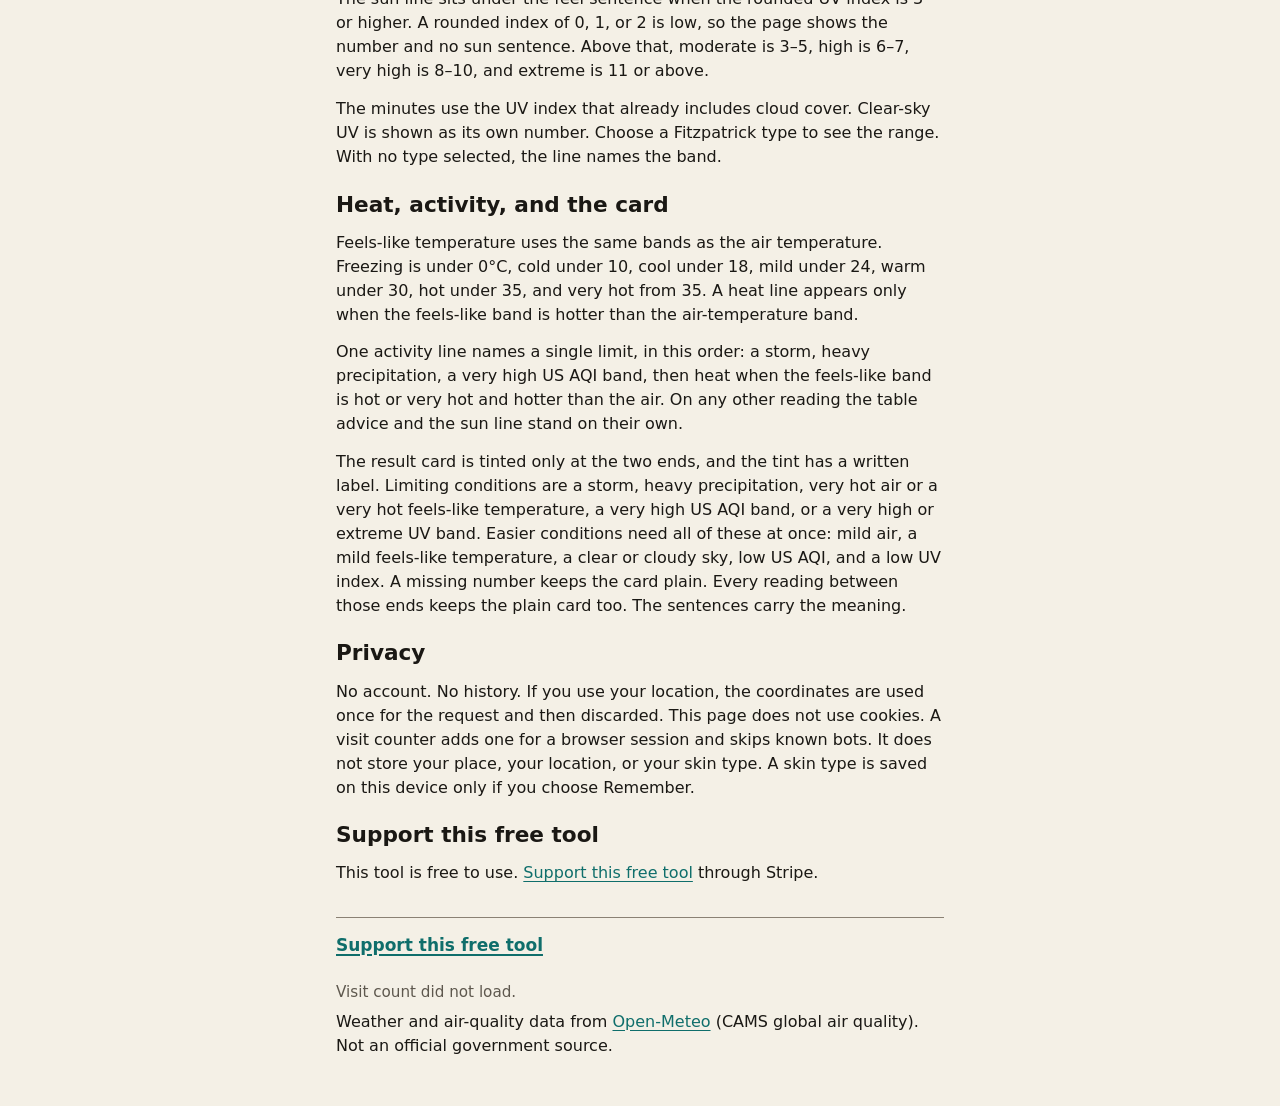
==== commit a0815c88: "Add a heat line, one activity line, and a card tint." ====
--- a/index.html
+++ b/index.html
@@ -29,7 +29,7 @@
   </header>
   <main>
     <h1>How it feels outside right now</h1>
-    <p class="lead">Enter a place, or share your location once. You get one sentence for how it feels outside, the weather and air numbers behind it, and a burn-time range when the UV index is 3 or higher.</p>
+    <p class="lead">Enter a place, or share your location once. You get one sentence for how it feels outside, the weather and air numbers behind it, a heat line when it feels hotter than the air temperature, one activity line when a written limit is met, and a burn-time range when the UV index is 3 or higher.</p>
 
     <section>
       <form id="place-form" method="get" action="#reading" autocomplete="off" tabindex="-1">
@@ -84,7 +84,7 @@
         <li>You give a place, or you allow a one-time location reading.</li>
         <li>The page asks Open-Meteo for the current weather, UV index, cloud cover, and air quality.</li>
         <li>It turns those readings into bands and looks up a sentence in the table.</li>
-        <li>You see the sentence, the sun line when the UV index is 3 or higher, the numbers, the time, and the source.</li>
+        <li>You see the sentence, the heat line when the feels-like band is hotter, one activity line when a written limit is met, the sun line when the UV index is 3 or higher, the numbers, the time, and the source.</li>
       </ol>
       <p>The sentence describes that reading. It is not a forecast for later in the day. If the table has no row, the numbers stay on the page with a note that no sentence was written for them.</p>
     </section>
@@ -93,6 +93,13 @@
       <h2>UV index and burn time</h2>
       <p>The sun line sits under the feel sentence when the rounded UV index is 3 or higher. A rounded index of 0, 1, or 2 is low, so the page shows the number and no sun sentence. Above that, moderate is 3–5, high is 6–7, very high is 8–10, and extreme is 11 or above.</p>
       <p>The minutes use the UV index that already includes cloud cover. Clear-sky UV is shown as its own number. Choose a Fitzpatrick type to see the range. With no type selected, the line names the band.</p>
+    </section>
+
+    <section>
+      <h2>Heat, activity, and the card</h2>
+      <p>Feels-like temperature uses the same bands as the air temperature. Freezing is under 0°C, cold under 10, cool under 18, mild under 24, warm under 30, hot under 35, and very hot from 35. A heat line appears only when the feels-like band is hotter than the air-temperature band.</p>
+      <p>One activity line names a single limit, in this order: a storm, heavy precipitation, a very high US AQI band, then heat when the feels-like band is hot or very hot and hotter than the air. On any other reading the table advice and the sun line stand on their own.</p>
+      <p>The result card is tinted only at the two ends, and the tint has a written label. Limiting conditions are a storm, heavy precipitation, very hot air or a very hot feels-like temperature, a very high US AQI band, or a very high or extreme UV band. Easier conditions need all of these at once: mild air, a mild feels-like temperature, a clear or cloudy sky, low US AQI, and a low UV index. A missing number keeps the card plain. Every reading between those ends keeps the plain card too. The sentences carry the meaning.</p>
     </section>
 
     <section id="privacy">
--- a/style.css
+++ b/style.css
@@ -5,6 +5,12 @@
   --hairline: #ddd6c8;
   --line: #8a8174;
   --card: #fffdf8;
+  --limit-card: #f8e6e2;
+  --limit-line: #8c1f1f;
+  --limit-ink: #6e1818;
+  --ease-card: #e3f0e2;
+  --ease-line: #1f6b34;
+  --ease-ink: #145026;
   --action: #0f6e6b;
   --action-text: #ffffff;
   --link: #0f6e6b;
@@ -20,6 +26,12 @@
     --hairline: #3f3a33;
     --line: #6e675c;
     --card: #221f1a;
+    --limit-card: #3a221f;
+    --limit-line: #e7a8a2;
+    --limit-ink: #f6d2cd;
+    --ease-card: #1a2c20;
+    --ease-line: #8dcea0;
+    --ease-ink: #d5f0dc;
     --action: #0f6e6b;
     --action-text: #ffffff;
     --link: #4aa9a5;
@@ -190,11 +202,19 @@
   margin-top: 0;
 }
 
-.sun-sentence {
+.sun-sentence,
+.heat-line,
+.activity-line {
   margin-top: 0.85rem;
   font-family: Georgia, "Iowan Old Style", "Palatino Linotype", Palatino, serif;
   font-size: 1.15rem;
   line-height: 1.45;
+}
+
+.result-tone {
+  margin: 0 0 0.65rem;
+  font-size: 0.95rem;
+  font-weight: 700;
 }
 
 .sun-note {
@@ -402,6 +422,24 @@
   overflow-wrap: break-word;
 }
 
+#reading.result-limit {
+  background: var(--limit-card);
+  border-color: var(--limit-line);
+}
+
+#reading.result-ease {
+  background: var(--ease-card);
+  border-color: var(--ease-line);
+}
+
+.result-limit .result-tone {
+  color: var(--limit-ink);
+}
+
+.result-ease .result-tone {
+  color: var(--ease-ink);
+}
+
 #reading:not(:has(#reading-output:not(:empty))):not(:has(#place-choices:not(:empty))) {
   margin: 0;
   padding: 0;
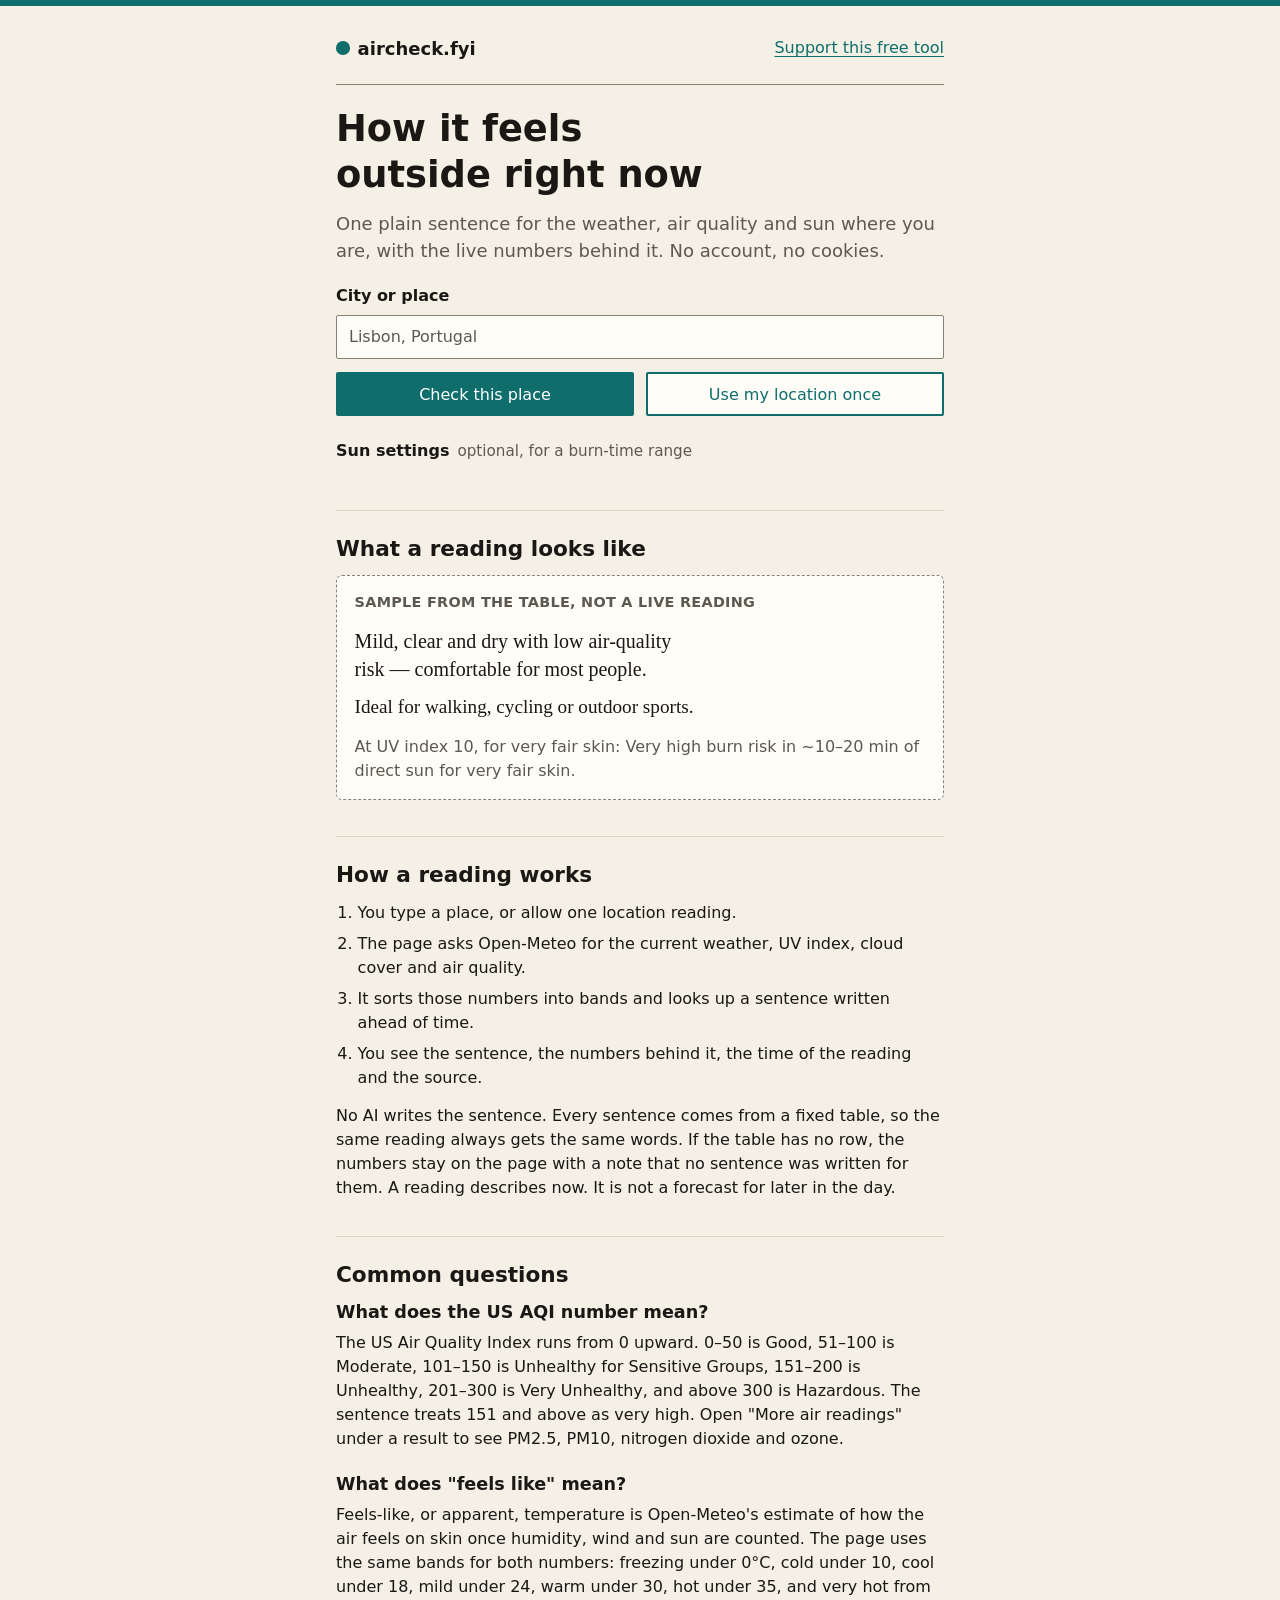
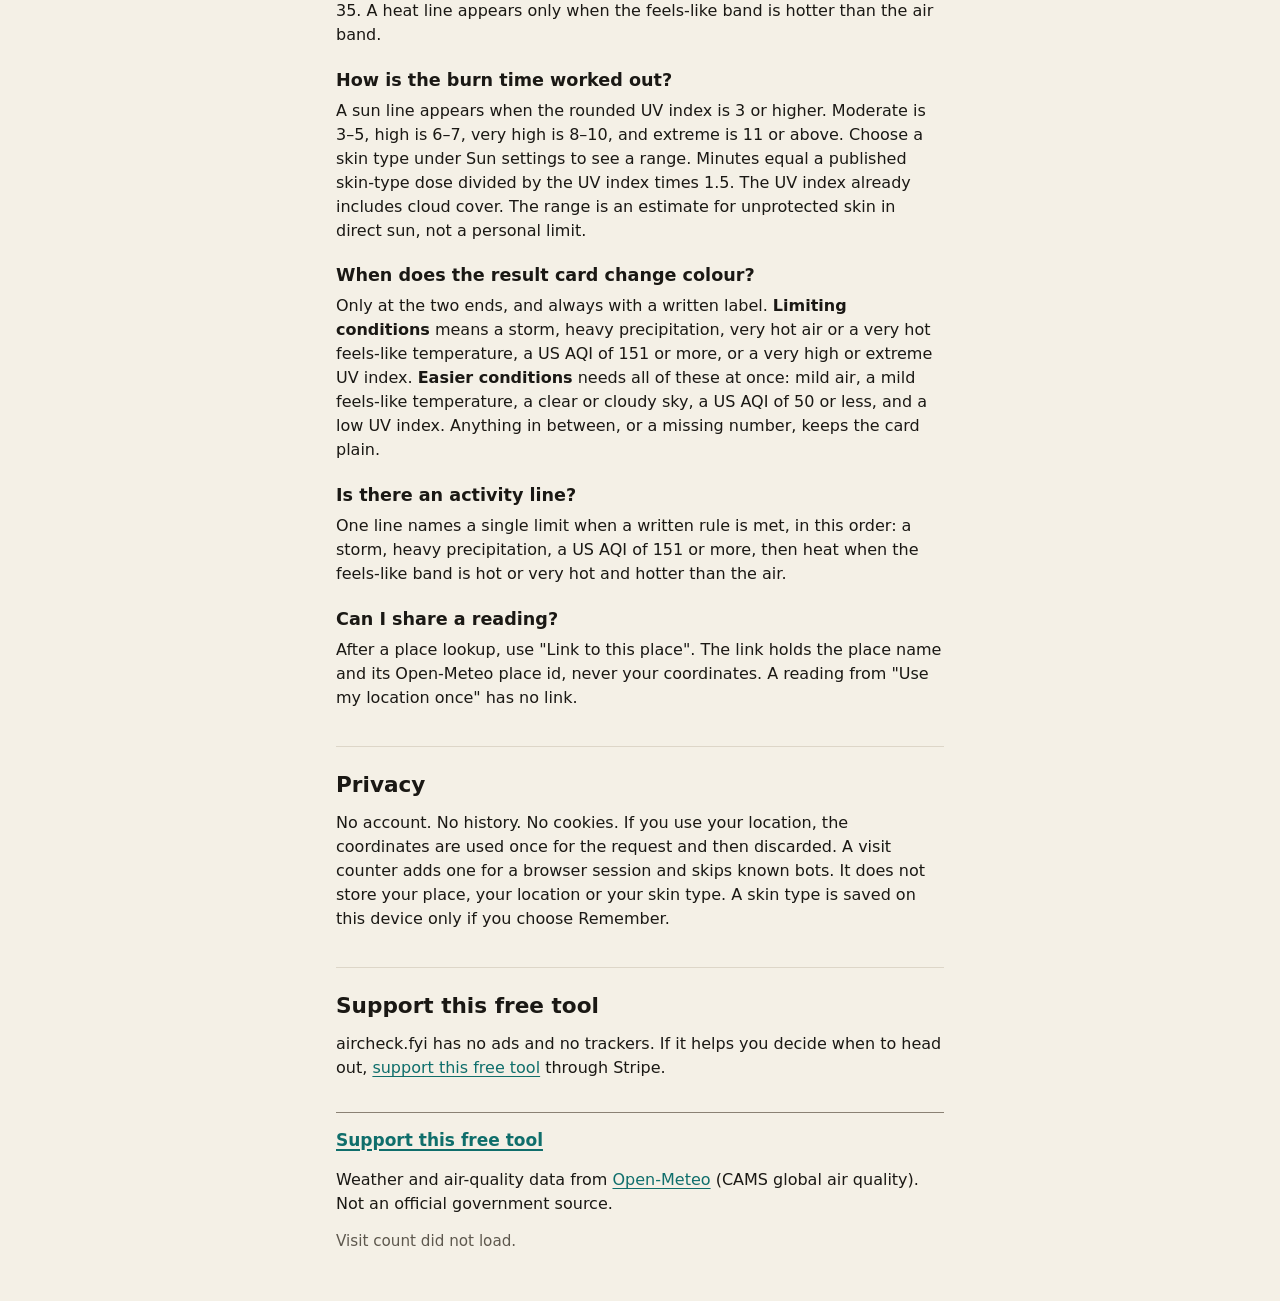
==== commit 2471db69: "Name the air in every reading, and make a reading easy to scan and share. Poor-air table rows now sa" ====
--- a/index.html
+++ b/index.html
@@ -3,45 +3,54 @@
 <head>
   <meta charset="utf-8">
   <meta name="viewport" content="width=device-width, initial-scale=1">
-  <title>How it feels outside right now · aircheck.fyi</title>
-  <meta name="description" content="How it feels outside right now, in one sentence. Enter a place or use your location once. Includes a UV burn-time range when the index is 3 or higher.">
+  <title>How it feels outside right now: weather, air quality and UV</title>
+  <meta name="description" content="Type a city or share your location once. Get one plain sentence on how it feels outside, with live feels-like temperature, US AQI, UV index and burn time. No sign-up.">
   <link rel="canonical" href="https://aircheck.fyi/">
-  <meta name="robots" content="index, follow">
+  <meta name="robots" content="index, follow, max-image-preview:large">
   <meta name="theme-color" content="#0f6e6b">
   <link rel="icon" href="/favicon.svg" type="image/svg+xml">
+  <link rel="apple-touch-icon" href="/apple-touch-icon.png">
+  <link rel="preconnect" href="https://geocoding-api.open-meteo.com" crossorigin>
+  <link rel="preconnect" href="https://api.open-meteo.com" crossorigin>
+  <link rel="preconnect" href="https://air-quality-api.open-meteo.com" crossorigin>
   <link rel="stylesheet" href="/style.css">
-  <meta property="og:title" content="How it feels outside right now · aircheck.fyi">
-  <meta property="og:description" content="How it feels outside right now, in one sentence. Enter a place or use your location once. Includes a UV burn-time range when the index is 3 or higher.">
+  <meta property="og:title" content="How it feels outside right now">
+  <meta property="og:description" content="One plain sentence for the weather, air quality and sun where you are, with the live numbers behind it. Free, no sign-up.">
   <meta property="og:url" content="https://aircheck.fyi/">
   <meta property="og:type" content="website">
   <meta property="og:locale" content="en_US">
   <meta property="og:site_name" content="aircheck.fyi">
-  <meta name="twitter:card" content="summary">
-  <meta name="twitter:title" content="How it feels outside right now · aircheck.fyi">
-  <meta name="twitter:description" content="How it feels outside right now, in one sentence. Enter a place or use your location once. Includes a UV burn-time range when the index is 3 or higher.">
-  <script type="application/ld+json">{"@context":"https://schema.org","@graph":[{"@type":"WebSite","name":"aircheck.fyi","url":"https://aircheck.fyi/","description":"How it feels outside right now, in one sentence. Enter a place or use your location once. Includes a UV burn-time range when the index is 3 or higher.","inLanguage":"en"},{"@type":"WebPage","name":"How it feels outside right now","url":"https://aircheck.fyi/","description":"How it feels outside right now, in one sentence. Enter a place or use your location once. Includes a UV burn-time range when the index is 3 or higher.","inLanguage":"en","isPartOf":{"@type":"WebSite","name":"aircheck.fyi","url":"https://aircheck.fyi/"}},{"@type":"WebApplication","name":"aircheck.fyi","url":"https://aircheck.fyi/","description":"How it feels outside right now, in one sentence. Enter a place or use your location once. Includes a UV burn-time range when the index is 3 or higher.","applicationCategory":"UtilitiesApplication","operatingSystem":"Any","browserRequirements":"Requires JavaScript for a live reading. The explanation is readable without it.","featureList":["One sentence for how it feels outside","Current weather, UV index, cloud cover, and US AQI","Burn-time range when the UV index is 3 or higher"],"offers":{"@type":"Offer","price":"0","priceCurrency":"USD"},"isAccessibleForFree":true}]}</script>
+  <meta property="og:image" content="https://aircheck.fyi/og-image.png">
+  <meta property="og:image:width" content="1200">
+  <meta property="og:image:height" content="630">
+  <meta property="og:image:alt" content="aircheck.fyi: How it feels outside right now. Mild, clear and dry with low air-quality risk.">
+  <meta name="twitter:card" content="summary_large_image">
+  <meta name="twitter:title" content="How it feels outside right now">
+  <meta name="twitter:description" content="One plain sentence for the weather, air quality and sun where you are, with the live numbers behind it. Free, no sign-up.">
+  <meta name="twitter:image" content="https://aircheck.fyi/og-image.png">
+  <script type="application/ld+json">{"@context":"https://schema.org","@graph":[{"@type":"WebSite","@id":"https://aircheck.fyi/#website","name":"aircheck.fyi","url":"https://aircheck.fyi/","inLanguage":"en"},{"@type":"WebApplication","@id":"https://aircheck.fyi/#app","name":"aircheck.fyi","url":"https://aircheck.fyi/","description":"One plain sentence for how it feels outside right now, with live feels-like temperature, US AQI, UV index and a burn-time range.","applicationCategory":"WeatherApplication","operatingSystem":"Any","browserRequirements":"Requires JavaScript for a live reading. The explanation is readable without it.","featureList":["One sentence for how it feels outside","Live temperature, feels-like temperature, US AQI, UV index and cloud cover","Burn-time range when the UV index is 3 or higher","Shareable link for a place"],"offers":{"@type":"Offer","price":"0","priceCurrency":"USD"},"isAccessibleForFree":true,"isPartOf":{"@id":"https://aircheck.fyi/#website"}}]}</script>
 </head>
 <body>
   <a class="skip-link" href="#place-form">Skip to the place form</a>
   <header class="site-header">
-    <p class="site-name">aircheck.fyi</p>
+    <a class="site-name" href="/"><span class="site-mark" aria-hidden="true"></span>aircheck.fyi</a>
     <a class="support-link" href="https://buy.stripe.com/9B6dR9cXu2Pm5Pyc174sE01" rel="noopener noreferrer">Support this free tool</a>
   </header>
   <main>
-    <h1>How it feels outside right now</h1>
-    <p class="lead">Enter a place, or share your location once. You get one sentence for how it feels outside, the weather and air numbers behind it, a heat line when it feels hotter than the air temperature, one activity line when a written limit is met, and a burn-time range when the UV index is 3 or higher.</p>
+    <section class="hero" aria-labelledby="page-title">
+      <h1 id="page-title">How it feels outside right now</h1>
+      <p class="lead">One plain sentence for the weather, air quality and sun where you are, with the live numbers behind it. No account, no cookies.</p>
 
-    <section>
-      <form id="place-form" method="get" action="#reading" autocomplete="off" tabindex="-1">
-        <label for="place-input">Place</label>
-        <input id="place-input" name="place" type="text" required maxlength="120" placeholder="City and country" autocomplete="off" enterkeyhint="search">
+      <form id="place-form" method="get" action="/" autocomplete="off" tabindex="-1">
+        <label for="place-input">City or place</label>
+        <input id="place-input" name="place" type="text" required maxlength="120" placeholder="Lisbon, Portugal" autocomplete="off" enterkeyhint="search">
         <div class="form-actions">
           <button type="submit">Check this place</button>
-          <button type="button" id="use-location">Use my location</button>
+          <button type="button" id="use-location">Use my location once</button>
         </div>
-        <fieldset class="skin-type">
-          <legend>Skin type for the sun line</legend>
-          <label for="skin-type">Fitzpatrick type</label>
+        <details class="skin-type">
+          <summary>Sun settings <span class="summary-note">optional, for a burn-time range</span></summary>
+          <label for="skin-type">Skin type (Fitzpatrick)</label>
           <select id="skin-type">
             <option value="">Not set</option>
             <option value="I">I, very fair</option>
@@ -55,71 +64,82 @@
             <input id="remember-skin" type="checkbox">
             Remember this skin type on this device
           </label>
-          <p class="note">The type is used only to refine the burn-time range. It is not sent with the place.</p>
-        </fieldset>
+          <p class="note">The type only refines the burn-time range. It is not sent with the place.</p>
+        </details>
       </form>
       <p id="reading-status" role="status"></p>
-      <div id="reading" aria-live="polite">
-        <p id="choices-label" class="choices-label" hidden>Other matches</p>
+      <div id="reading">
+        <div id="reading-output"></div>
+        <p id="choices-label" class="choices-label" hidden>Did you mean another place?</p>
         <ul id="place-choices" aria-labelledby="choices-label"></ul>
-        <div id="reading-output"></div>
       </div>
     </section>
 
-    <section>
-      <h2>An example sentence</h2>
-      <p class="note example-label">This is a sample from the table for mild weather, a clear dry sky, and low air-quality risk. It is not a live reading.</p>
-      <p class="example-sentence">Mild, clear and dry with low air-quality risk — comfortable for most people.</p>
-      <p class="example-advice">Ideal for walking, cycling or outdoor sports.</p>
-      <p class="note">A sun line is separate from that sentence. At UV index 10, for very fair skin, the rule says: Very high burn risk in ~10–20 min of direct sun for very fair skin. That line is a sample of the rule, not a live reading.</p>
+    <section id="example" aria-labelledby="example-title">
+      <h2 id="example-title">What a reading looks like</h2>
+      <div class="sample-card">
+        <p class="sample-tag">Sample from the table, not a live reading</p>
+        <p class="example-sentence">Mild, clear and dry with low air-quality risk — comfortable for most people.</p>
+        <p class="example-advice">Ideal for walking, cycling or outdoor sports.</p>
+        <p class="example-sun">At UV index 10, for very fair skin: Very high burn risk in ~10–20 min of direct sun for very fair skin.</p>
+      </div>
       <noscript>
-        <p class="note">This page explains the idea without JavaScript. To look up a live place, turn JavaScript on. The example above is a sample sentence from the table, not a live reading.</p>
+        <p class="note">A live reading needs JavaScript. Everything else on this page reads without it.</p>
       </noscript>
     </section>
 
-    <section>
-      <h2>How a reading works</h2>
-      <p>The sentence comes from a fixed table written ahead of time. Nothing on this page asks a model to describe the weather. The UV index and cloud cover come from that same reading. A fixed rule turns the UV index, and a skin type if you set one, into a burn-time range. Minutes equal a published skin-type dose divided by the UV index times 1.5. The range is an estimate for unprotected skin in the sun, not a personal limit.</p>
+    <section id="how" aria-labelledby="how-title">
+      <h2 id="how-title">How a reading works</h2>
       <ol>
-        <li>You give a place, or you allow a one-time location reading.</li>
-        <li>The page asks Open-Meteo for the current weather, UV index, cloud cover, and air quality.</li>
-        <li>It turns those readings into bands and looks up a sentence in the table.</li>
-        <li>You see the sentence, the heat line when the feels-like band is hotter, one activity line when a written limit is met, the sun line when the UV index is 3 or higher, the numbers, the time, and the source.</li>
+        <li>You type a place, or allow one location reading.</li>
+        <li>The page asks Open-Meteo for the current weather, UV index, cloud cover and air quality.</li>
+        <li>It sorts those numbers into bands and looks up a sentence written ahead of time.</li>
+        <li>You see the sentence, the numbers behind it, the time of the reading and the source.</li>
       </ol>
-      <p>The sentence describes that reading. It is not a forecast for later in the day. If the table has no row, the numbers stay on the page with a note that no sentence was written for them.</p>
+      <p>No AI writes the sentence. Every sentence comes from a fixed table, so the same reading always gets the same words. If the table has no row, the numbers stay on the page with a note that no sentence was written for them. A reading describes now. It is not a forecast for later in the day.</p>
     </section>
 
-    <section>
-      <h2>UV index and burn time</h2>
-      <p>The sun line sits under the feel sentence when the rounded UV index is 3 or higher. A rounded index of 0, 1, or 2 is low, so the page shows the number and no sun sentence. Above that, moderate is 3–5, high is 6–7, very high is 8–10, and extreme is 11 or above.</p>
-      <p>The minutes use the UV index that already includes cloud cover. Clear-sky UV is shown as its own number. Choose a Fitzpatrick type to see the range. With no type selected, the line names the band.</p>
+    <section id="questions" aria-labelledby="questions-title">
+      <h2 id="questions-title">Common questions</h2>
+
+      <h3>What does the US AQI number mean?</h3>
+      <p>The US Air Quality Index runs from 0 upward. 0–50 is Good, 51–100 is Moderate, 101–150 is Unhealthy for Sensitive Groups, 151–200 is Unhealthy, 201–300 is Very Unhealthy, and above 300 is Hazardous. The sentence treats 151 and above as very high. Open "More air readings" under a result to see PM2.5, PM10, nitrogen dioxide and ozone.</p>
+
+      <h3>What does "feels like" mean?</h3>
+      <p>Feels-like, or apparent, temperature is Open-Meteo's estimate of how the air feels on skin once humidity, wind and sun are counted. The page uses the same bands for both numbers: freezing under 0°C, cold under 10, cool under 18, mild under 24, warm under 30, hot under 35, and very hot from 35. A heat line appears only when the feels-like band is hotter than the air band.</p>
+
+      <h3>How is the burn time worked out?</h3>
+      <p>A sun line appears when the rounded UV index is 3 or higher. Moderate is 3–5, high is 6–7, very high is 8–10, and extreme is 11 or above. Choose a skin type under Sun settings to see a range. Minutes equal a published skin-type dose divided by the UV index times 1.5. The UV index already includes cloud cover. The range is an estimate for unprotected skin in direct sun, not a personal limit.</p>
+
+      <h3>When does the result card change colour?</h3>
+      <p>Only at the two ends, and always with a written label. <strong>Limiting conditions</strong> means a storm, heavy precipitation, very hot air or a very hot feels-like temperature, a US AQI of 151 or more, or a very high or extreme UV index. <strong>Easier conditions</strong> needs all of these at once: mild air, a mild feels-like temperature, a clear or cloudy sky, a US AQI of 50 or less, and a low UV index. Anything in between, or a missing number, keeps the card plain.</p>
+
+      <h3>Is there an activity line?</h3>
+      <p>One line names a single limit when a written rule is met, in this order: a storm, heavy precipitation, a US AQI of 151 or more, then heat when the feels-like band is hot or very hot and hotter than the air.</p>
+
+      <h3>Can I share a reading?</h3>
+      <p>After a place lookup, use "Link to this place". The link holds the place name and its Open-Meteo place id, never your coordinates. A reading from "Use my location once" has no link.</p>
     </section>
 
-    <section>
-      <h2>Heat, activity, and the card</h2>
-      <p>Feels-like temperature uses the same bands as the air temperature. Freezing is under 0°C, cold under 10, cool under 18, mild under 24, warm under 30, hot under 35, and very hot from 35. A heat line appears only when the feels-like band is hotter than the air-temperature band.</p>
-      <p>One activity line names a single limit, in this order: a storm, heavy precipitation, a very high US AQI band, then heat when the feels-like band is hot or very hot and hotter than the air. On any other reading the table advice and the sun line stand on their own.</p>
-      <p>The result card is tinted only at the two ends, and the tint has a written label. Limiting conditions are a storm, heavy precipitation, very hot air or a very hot feels-like temperature, a very high US AQI band, or a very high or extreme UV band. Easier conditions need all of these at once: mild air, a mild feels-like temperature, a clear or cloudy sky, low US AQI, and a low UV index. A missing number keeps the card plain. Every reading between those ends keeps the plain card too. The sentences carry the meaning.</p>
+    <section id="privacy" aria-labelledby="privacy-title">
+      <h2 id="privacy-title">Privacy</h2>
+      <p>No account. No history. No cookies. If you use your location, the coordinates are used once for the request and then discarded. A visit counter adds one for a browser session and skips known bots. It does not store your place, your location or your skin type. A skin type is saved on this device only if you choose Remember.</p>
     </section>
 
-    <section id="privacy">
-      <h2>Privacy</h2>
-      <p>No account. No history. If you use your location, the coordinates are used once for the request and then discarded. This page does not use cookies. A visit counter adds one for a browser session and skips known bots. It does not store your place, your location, or your skin type. A skin type is saved on this device only if you choose Remember.</p>
-    </section>
-
-    <section id="support">
-      <h2>Support this free tool</h2>
-      <p>This tool is free to use. <a href="https://buy.stripe.com/9B6dR9cXu2Pm5Pyc174sE01" rel="noopener noreferrer">Support this free tool</a> through Stripe.</p>
-      <!-- monetization:inactive affiliate slot -->
-      <!-- monetization:inactive sponsorship slot -->
+    <section id="support" aria-labelledby="support-title">
+      <h2 id="support-title">Support this free tool</h2>
+      <p>aircheck.fyi has no ads and no trackers. If it helps you decide when to head out, <a href="https://buy.stripe.com/9B6dR9cXu2Pm5Pyc174sE01" rel="noopener noreferrer">support this free tool</a> through Stripe.</p>
+      <div id="sponsor-slot"></div>
+      <!-- monetization:inactive affiliate slot. A line renders under the reading only after offer-table.json has an https link and a label. -->
+      <!-- monetization:inactive sponsorship slot. A line renders here only after sponsor.json has a name, an https link, and an until date. -->
     </section>
   </main>
   <footer>
     <p><a class="support-link" href="https://buy.stripe.com/9B6dR9cXu2Pm5Pyc174sE01" rel="noopener noreferrer">Support this free tool</a></p>
+    <p class="attribution">Weather and air-quality data from <a href="https://open-meteo.com/" rel="noopener noreferrer">Open-Meteo</a> (CAMS global air quality). Not an official government source.</p>
     <p id="visit-count" class="visit-count">Visit count needs JavaScript.</p>
-    <p class="attribution">Weather and air-quality data from <a href="https://open-meteo.com/" rel="noopener noreferrer">Open-Meteo</a> (CAMS global air quality). Not an official government source.</p>
   </footer>
-  <script src="/feel-lookup.js"></script>
-  <script src="/app.js"></script>
+  <script src="/feel-lookup.js" defer></script>
+  <script src="/app.js" defer></script>
 </body>
 </html>
--- a/style.css
+++ b/style.css
@@ -126,9 +126,31 @@
 }
 
 .site-name {
-  margin: 0;
+  display: inline-flex;
+  align-items: center;
+  gap: 0.5rem;
+  min-height: 44px;
+  margin: 0;
+  color: var(--ink);
   font-size: 1.125rem;
   font-weight: 700;
+  text-decoration: none;
+}
+
+.site-name:visited {
+  color: var(--ink);
+}
+
+.site-name:hover {
+  text-decoration: underline;
+}
+
+.site-mark {
+  display: inline-block;
+  width: 0.85rem;
+  height: 0.85rem;
+  border-radius: 50%;
+  background: var(--action);
 }
 
 .support-link {
@@ -169,6 +191,102 @@
 
 .lead {
   font-size: 1.125rem;
+  color: var(--secondary);
+}
+
+.hero {
+  margin-top: 0;
+}
+
+.hero form {
+  margin-top: 1.25rem;
+}
+
+h3 {
+  margin: 1.35rem 0 0.4rem;
+  font-size: 1.1rem;
+  font-weight: 700;
+  line-height: 1.35;
+}
+
+h2 + h3 {
+  margin-top: 0.5rem;
+}
+
+section + section {
+  margin-top: 2.25rem;
+  padding-top: 1.5rem;
+  border-top: 1px solid var(--hairline);
+}
+
+.sample-card {
+  padding: 1rem 1.1rem;
+  background: var(--card);
+  border: 1px dashed var(--line);
+  border-radius: 6px;
+}
+
+.sample-tag {
+  margin-bottom: 0.5rem;
+  color: var(--secondary);
+  font-size: 0.9rem;
+  font-weight: 600;
+  letter-spacing: 0.02em;
+  text-transform: uppercase;
+}
+
+.example-sun {
+  margin-top: 0.85rem;
+  color: var(--secondary);
+}
+
+.glance {
+  display: grid;
+  grid-template-columns: repeat(auto-fit, minmax(8rem, 1fr));
+  gap: 0.6rem;
+  margin: 1.1rem 0 0;
+}
+
+.tile {
+  padding: 0.65rem 0.8rem;
+  background: var(--page);
+  border: 1px solid var(--hairline);
+  border-radius: 6px;
+}
+
+.tile dt {
+  color: var(--secondary);
+  font-size: 0.9rem;
+  font-weight: 600;
+}
+
+.tile dd {
+  margin: 0;
+}
+
+.tile-value {
+  font-size: 1.75rem;
+  font-weight: 700;
+  line-height: 1.2;
+  font-variant-numeric: tabular-nums;
+}
+
+.tile-note {
+  color: var(--secondary);
+  font-size: 0.9rem;
+}
+
+.after-reading {
+  margin-top: 0.75rem;
+  color: var(--secondary);
+}
+
+.place-name:focus {
+  outline: none;
+}
+
+#reading[aria-busy="true"] #reading-output {
+  opacity: 0.55;
 }
 
 section {
@@ -217,9 +335,14 @@
   font-weight: 700;
 }
 
-.sun-note {
-  margin-top: 0.85rem;
-  color: var(--secondary);
+.sun-note,
+.offer-line {
+  margin-top: 0.85rem;
+  color: var(--secondary);
+}
+
+#sponsor-slot:not(:empty) {
+  margin-top: 0.85rem;
 }
 
 .example-advice,
@@ -234,6 +357,7 @@
   margin: 0 0 0.65rem;
   font-size: 1.125rem;
   font-weight: 700;
+  line-height: 1.35;
 }
 
 .match-note,
@@ -269,14 +393,30 @@
 }
 
 .skin-type {
-  margin: 1rem 0 0;
+  margin: 0.85rem 0 0;
   padding: 0;
   border: 0;
 }
 
-.skin-type legend {
-  margin-bottom: 0.45rem;
-  font-weight: 700;
+.skin-type summary {
+  display: flex;
+  flex-wrap: wrap;
+  align-items: baseline;
+  gap: 0.15rem 0.5rem;
+  min-height: 44px;
+  padding: 0.6rem 0;
+  font-weight: 700;
+  cursor: pointer;
+}
+
+.summary-note {
+  color: var(--secondary);
+  font-size: 0.95rem;
+  font-weight: 400;
+}
+
+.skin-type[open] summary {
+  margin-bottom: 0.35rem;
 }
 
 select {
@@ -415,10 +555,11 @@
 
 #reading {
   margin-top: 1rem;
-  padding: 1rem 1.1rem;
+  padding: 1.1rem 1.2rem 1.2rem;
   background: var(--card);
   border: 1px solid var(--line);
-  border-radius: 2px;
+  border-radius: 6px;
+  scroll-margin-top: 1rem;
   overflow-wrap: break-word;
 }
 
@@ -452,8 +593,10 @@
   font-weight: 700;
 }
 
-#place-choices:not(:empty) + #reading-output:not(:empty) {
-  margin-top: 1rem;
+#reading-output:not(:empty) + .choices-label:not([hidden]) {
+  margin-top: 1.25rem;
+  padding-top: 1rem;
+  border-top: 1px solid var(--hairline);
 }
 
 #place-choices {
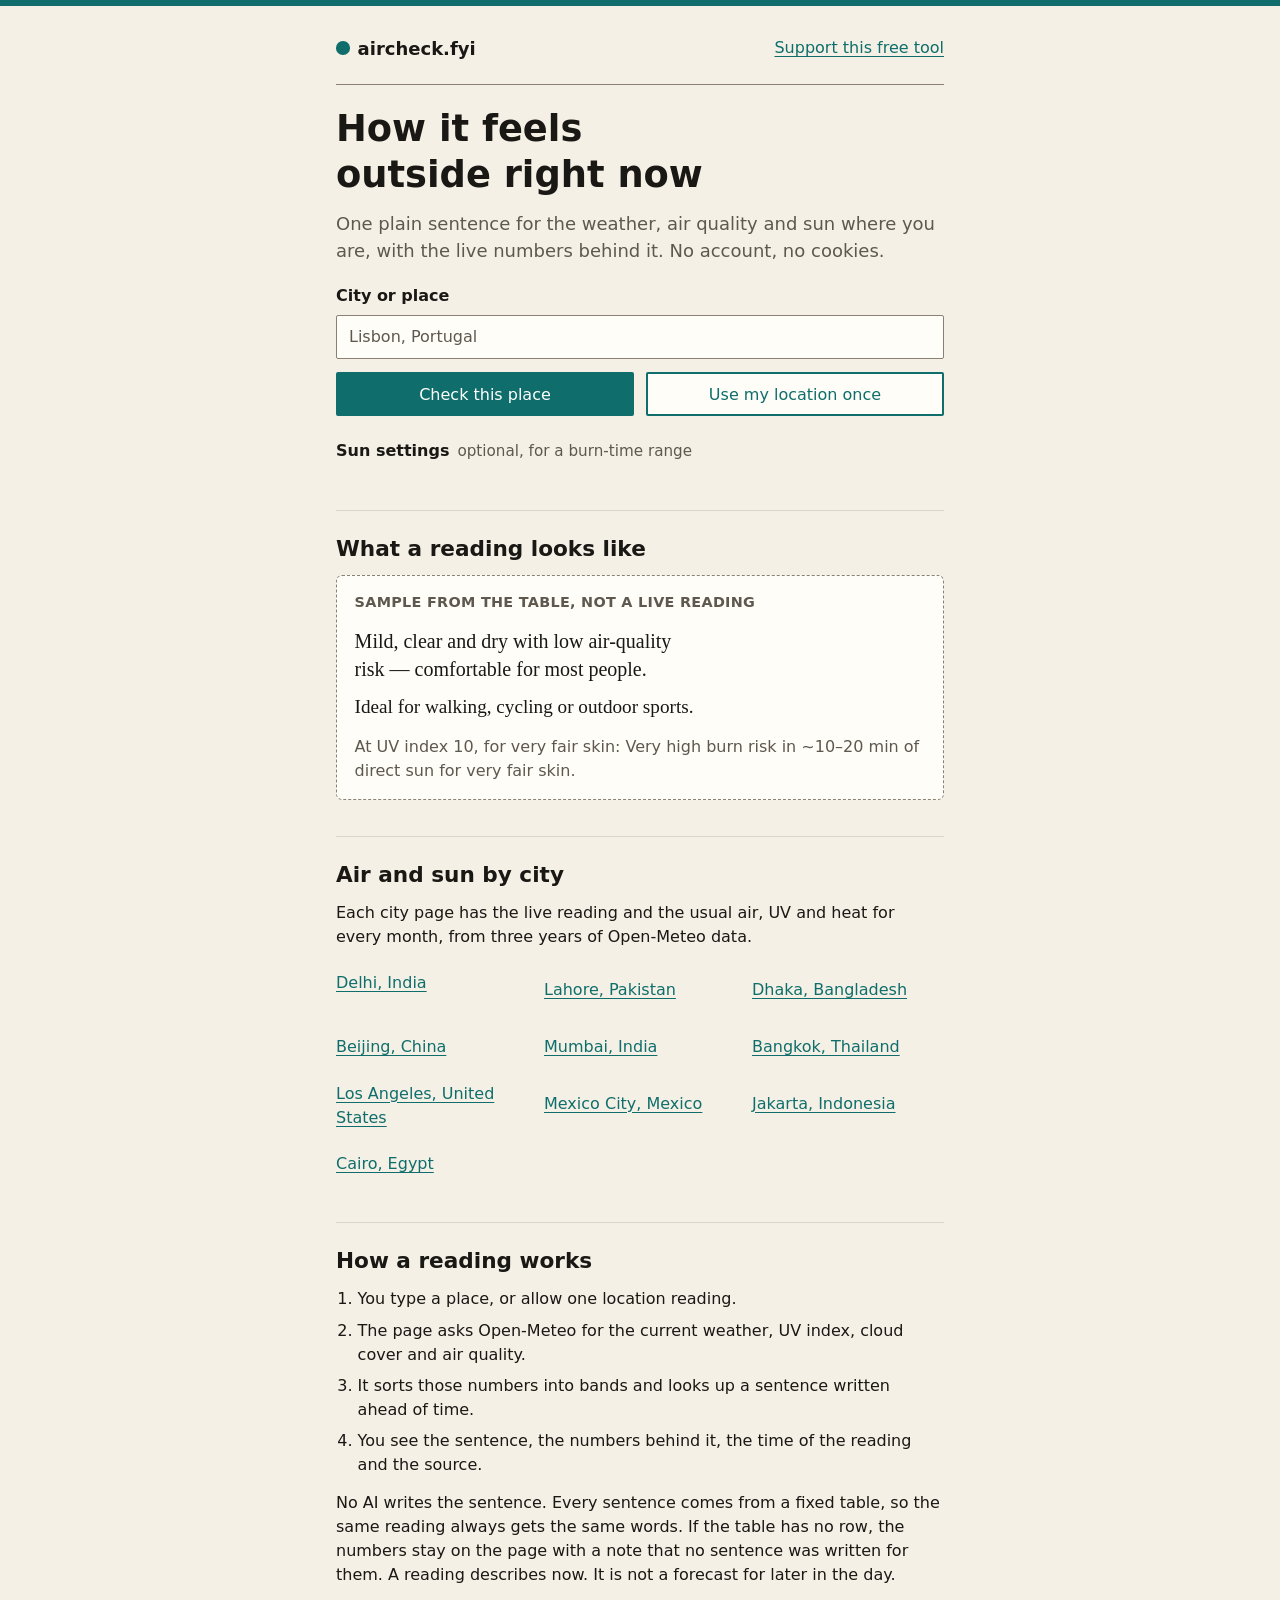
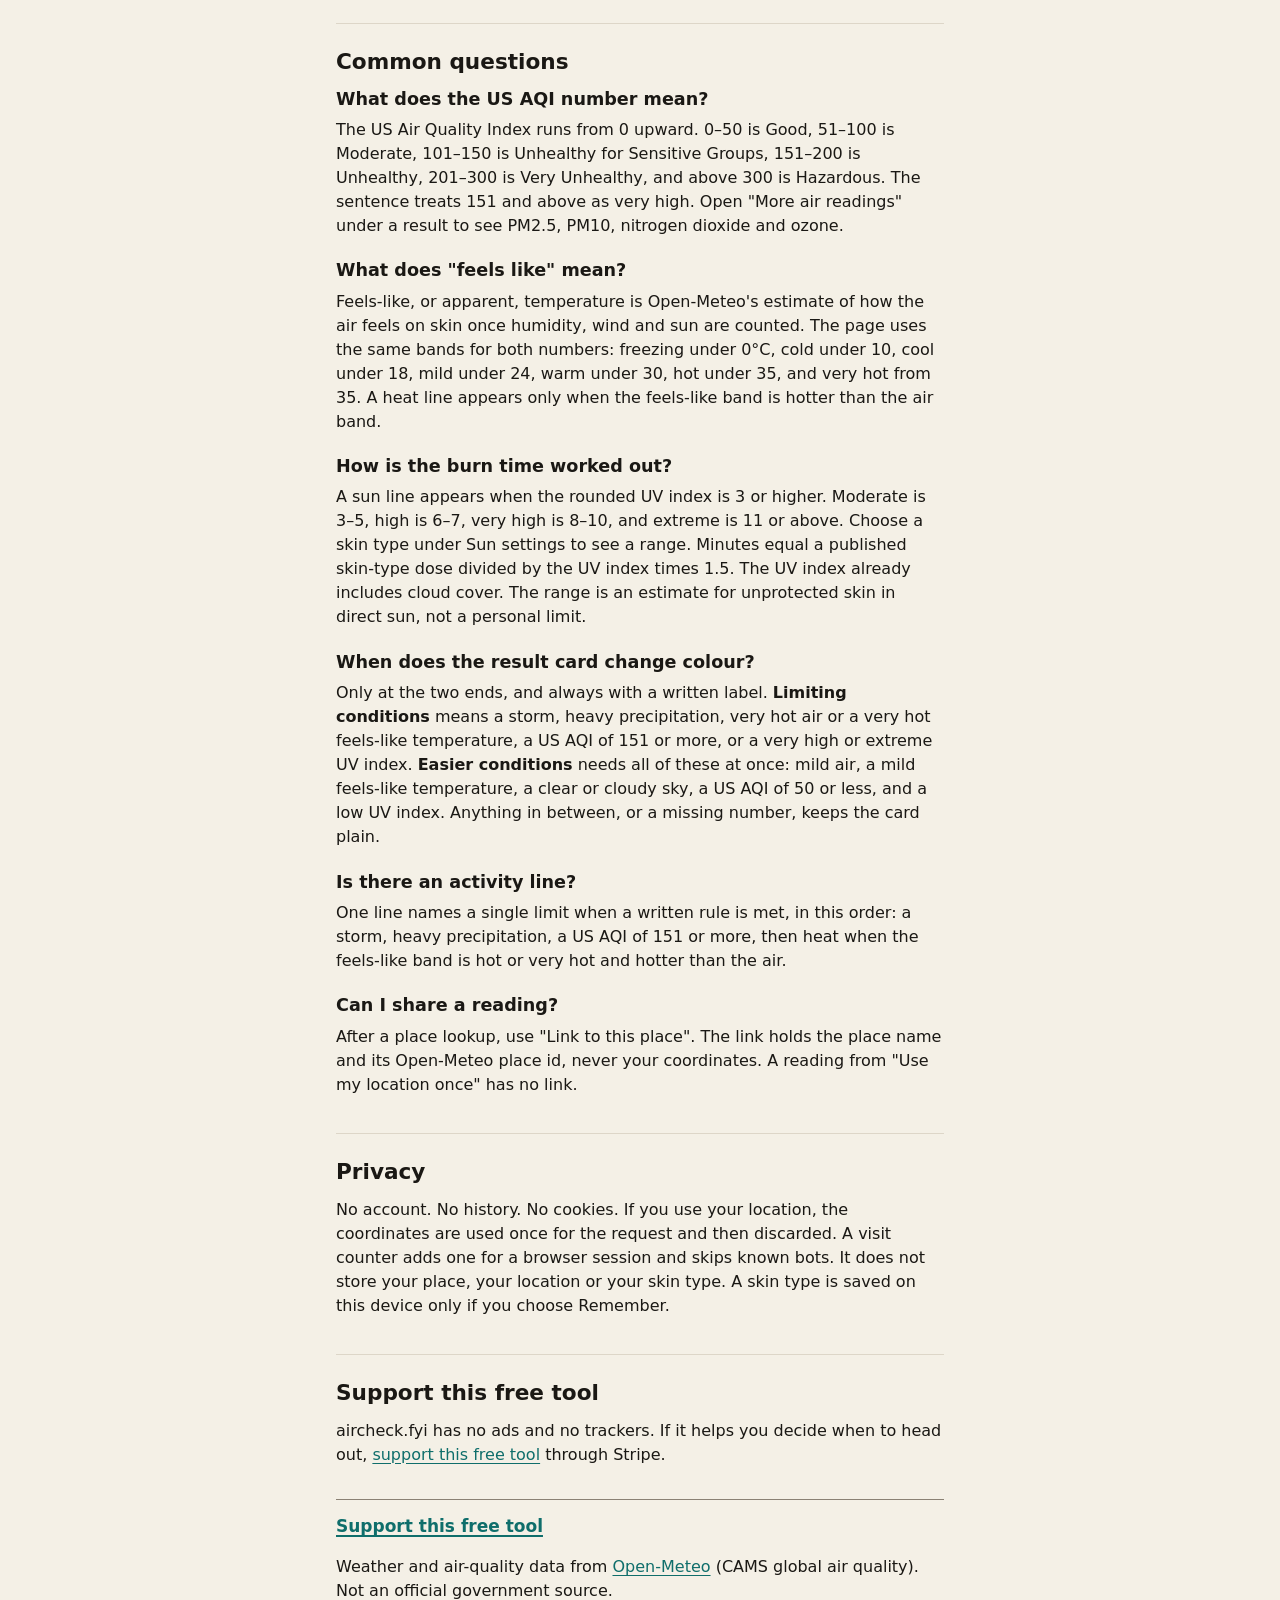
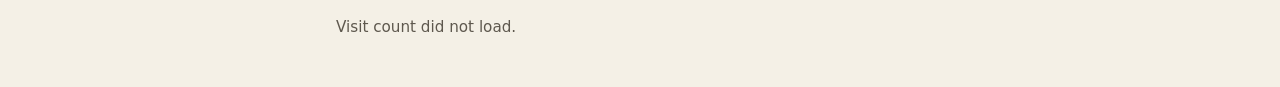
==== commit 0e05bebf: "Add ten city pages with the live reading and the usual year in air and sun. Each page at /<slug> loa" ====
--- a/index.html
+++ b/index.html
@@ -41,6 +41,7 @@
       <h1 id="page-title">How it feels outside right now</h1>
       <p class="lead">One plain sentence for the weather, air quality and sun where you are, with the live numbers behind it. No account, no cookies.</p>
 
+      <!-- reading:start (build-cities copies this block into each city page) -->
       <form id="place-form" method="get" action="/" autocomplete="off" tabindex="-1">
         <label for="place-input">City or place</label>
         <input id="place-input" name="place" type="text" required maxlength="120" placeholder="Lisbon, Portugal" autocomplete="off" enterkeyhint="search">
@@ -73,6 +74,7 @@
         <p id="choices-label" class="choices-label" hidden>Did you mean another place?</p>
         <ul id="place-choices" aria-labelledby="choices-label"></ul>
       </div>
+      <!-- reading:end -->
     </section>
 
     <section id="example" aria-labelledby="example-title">
@@ -86,6 +88,25 @@
       <noscript>
         <p class="note">A live reading needs JavaScript. Everything else on this page reads without it.</p>
       </noscript>
+    </section>
+
+    <section id="cities" aria-labelledby="cities-title">
+      <h2 id="cities-title">Air and sun by city</h2>
+      <p>Each city page has the live reading and the usual air, UV and heat for every month, from three years of Open-Meteo data.</p>
+      <!-- cities:start (generated by scripts/build-cities.mjs) -->
+      <ul class="city-list">
+        <li><a href="/delhi">Delhi, India</a></li>
+        <li><a href="/lahore">Lahore, Pakistan</a></li>
+        <li><a href="/dhaka">Dhaka, Bangladesh</a></li>
+        <li><a href="/beijing">Beijing, China</a></li>
+        <li><a href="/mumbai">Mumbai, India</a></li>
+        <li><a href="/bangkok">Bangkok, Thailand</a></li>
+        <li><a href="/los-angeles">Los Angeles, United States</a></li>
+        <li><a href="/mexico-city">Mexico City, Mexico</a></li>
+        <li><a href="/jakarta">Jakarta, Indonesia</a></li>
+        <li><a href="/cairo">Cairo, Egypt</a></li>
+      </ul>
+      <!-- cities:end -->
     </section>
 
     <section id="how" aria-labelledby="how-title">
--- a/style.css
+++ b/style.css
@@ -766,3 +766,83 @@
     border: 1px solid ButtonText;
   }
 }
+
+/* City pages */
+.crumbs {
+  margin-top: 1.1rem;
+  color: var(--secondary);
+  font-size: 0.95rem;
+}
+
+.crumbs + h1 {
+  margin-top: 0.35rem;
+}
+
+.city-facts {
+  margin: 0.75rem 0 0;
+  padding-left: 1.2rem;
+  font-family: Georgia, "Iowan Old Style", "Palatino Linotype", Palatino, serif;
+  font-size: 1.1rem;
+  line-height: 1.5;
+}
+
+.city-facts li + li {
+  margin-top: 0.4rem;
+}
+
+.table-wrap {
+  margin-top: 1.25rem;
+  overflow-x: auto;
+  border: 1px solid var(--hairline);
+  border-radius: 6px;
+  background: var(--card);
+}
+
+.month-table {
+  width: 100%;
+  border-collapse: collapse;
+  font-variant-numeric: tabular-nums;
+}
+
+.month-table caption {
+  padding: 0.65rem 0.8rem;
+  text-align: left;
+  font-weight: 700;
+  caption-side: top;
+}
+
+.month-table th,
+.month-table td {
+  padding: 0.45rem 0.8rem;
+  border-top: 1px solid var(--hairline);
+  text-align: right;
+  white-space: nowrap;
+}
+
+.month-table thead th {
+  color: var(--secondary);
+  font-size: 0.9rem;
+  font-weight: 600;
+  white-space: normal;
+  vertical-align: bottom;
+}
+
+.month-table th[scope="row"],
+.month-table thead th:first-child {
+  text-align: left;
+}
+
+.city-list {
+  display: grid;
+  grid-template-columns: repeat(auto-fill, minmax(11rem, 1fr));
+  gap: 0.35rem 1rem;
+  margin: 0.75rem 0 0;
+  padding: 0;
+  list-style: none;
+}
+
+.city-list a {
+  display: inline-flex;
+  align-items: center;
+  min-height: 44px;
+}
